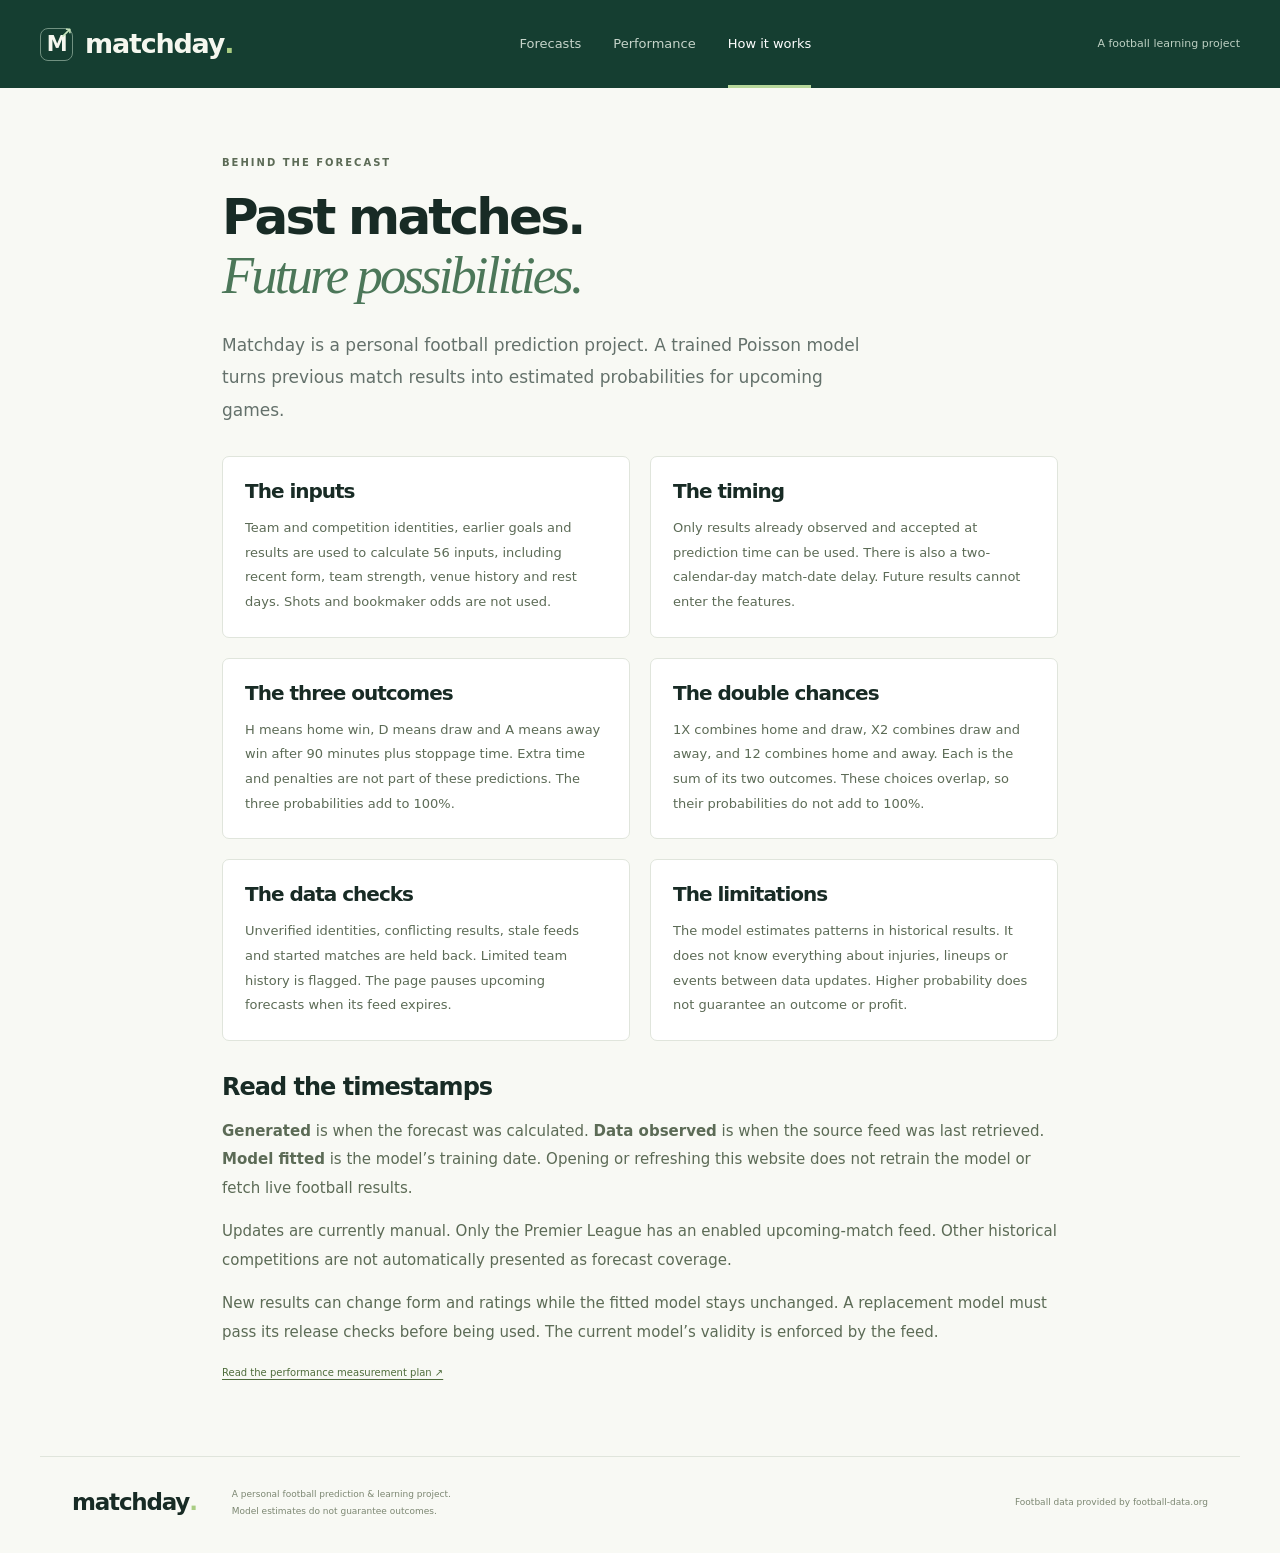
==== method.html @ 60b360ec "Build responsive Matchday forecast website with verified public predictions" ====
<!doctype html><html lang="en"><head><meta charset="utf-8"><meta name="viewport" content="width=device-width,initial-scale=1"><meta name="description" content="How Matchday uses historical match results to estimate football outcomes."><title>How it works — Matchday</title><link rel="icon" href="./assets/icon.svg" type="image/svg+xml"><link rel="stylesheet" href="./assets/styles.css"></head><body><a class="skip-link" href="#main">Skip to content</a><header class="site-header"><div class="header-inner"><a class="brand" href="./"><span class="brand-mark">M<span>↗</span></span>matchday<span class="brand-dot">.</span></a><nav aria-label="Main navigation"><a href="./">Forecasts</a><a href="./performance.html">Performance</a><a href="./method.html" aria-current="page">How it works</a></nav><span class="header-note">A football learning project</span></div></header><main class="article-page wrap" id="main"><p class="eyebrow">BEHIND THE FORECAST</p><h1>Past matches.<br><em>Future possibilities.</em></h1><p class="intro">Matchday is a personal football prediction project. A trained Poisson model turns previous match results into estimated probabilities for upcoming games.</p><div class="method-grid"><section class="method-card"><h2>The inputs</h2><p>Team and competition identities, earlier goals and results are used to calculate 56 inputs, including recent form, team strength, venue history and rest days. Shots and bookmaker odds are not used.</p></section><section class="method-card"><h2>The timing</h2><p>Only results already observed and accepted at prediction time can be used. There is also a two-calendar-day match-date delay. Future results cannot enter the features.</p></section><section class="method-card"><h2>The three outcomes</h2><p>H means home win, D means draw and A means away win after 90 minutes plus stoppage time. Extra time and penalties are not part of these predictions. The three probabilities add to 100%.</p></section><section class="method-card"><h2>The double chances</h2><p>1X combines home and draw, X2 combines draw and away, and 12 combines home and away. Each is the sum of its two outcomes. These choices overlap, so their probabilities do not add to 100%.</p></section><section class="method-card"><h2>The data checks</h2><p>Unverified identities, conflicting results, stale feeds and started matches are held back. Limited team history is flagged. The page pauses upcoming forecasts when its feed expires.</p></section><section class="method-card"><h2>The limitations</h2><p>The model estimates patterns in historical results. It does not know everything about injuries, lineups or events between data updates. Higher probability does not guarantee an outcome or profit.</p></section></div><h2>Read the timestamps</h2><p><strong>Generated</strong> is when the forecast was calculated. <strong>Data observed</strong> is when the source feed was last retrieved. <strong>Model fitted</strong> is the model’s training date. Opening or refreshing this website does not retrain the model or fetch live football results.</p><p>Updates are currently manual. Only the Premier League has an enabled upcoming-match feed. Other historical competitions are not automatically presented as forecast coverage.</p><p>New results can change form and ratings while the fitted model stays unchanged. A replacement model must pass its release checks before being used. The current model’s validity is enforced by the feed.</p><a class="inline-link" href="./performance.html">Read the performance measurement plan ↗</a></main><footer class="site-footer wrap"><a class="brand footer-brand" href="./">matchday<span class="brand-dot">.</span></a><p>A personal football prediction &amp; learning project.<br>Model estimates do not guarantee outcomes.</p><div><p>Football data provided by <a href="https://www.football-data.org/">football-data.org</a></p></div></footer></body></html>
---- assets/styles.css ----
:root{--ink:#182b25;--muted:#64716b;--green:#153e31;--mint:#c6e4bd;--paper:#f8f9f4;--line:#e0e5dc;--home:#246c4d;--draw:#d5bf88;--away:#829cae}*{box-sizing:border-box}body{margin:0;background:var(--paper);color:var(--ink);font:15px/1.55 system-ui,-apple-system,BlinkMacSystemFont,"Segoe UI",sans-serif}a{color:inherit;text-decoration:none}button,input,select{font:inherit}button,a,input,select{touch-action:manipulation}button{cursor:pointer}button:focus-visible,a:focus-visible,input:focus-visible,select:focus-visible,summary:focus-visible{outline:3px solid #82a13f;outline-offset:4px}button{color:inherit}button:disabled{opacity:.55;cursor:wait}[hidden]{display:none!important}.wrap{max-width:1200px;margin:auto;padding-left:32px;padding-right:32px}.site-header{background:var(--green);color:#f5f7ef}.header-inner{max-width:1280px;min-height:88px;padding:0 40px;margin:auto;display:flex;align-items:center;justify-content:space-between;gap:32px}.brand{display:inline-flex;align-items:center;font-size:27px;letter-spacing:-1.2px;font-weight:750}.brand-mark{width:33px;height:33px;border:1px solid #719181;border-radius:8px;margin-right:12px;font-size:21px;display:inline-flex;align-items:center;justify-content:center;position:relative}.brand-mark>span{font-size:15px;color:var(--mint);position:absolute;right:1px;top:-7px}.brand-dot{color:#a9cd83}.site-header nav{display:flex;align-self:stretch;gap:32px}.site-header nav a{font-size:13px;color:#c6d4ca;display:flex;align-items:center;border-bottom:3px solid transparent;padding-top:3px}.site-header nav a[aria-current],.site-header nav a:hover{color:#fff;border-bottom-color:#b7d89b}.header-note{font-size:11px;color:#bdcfc2;white-space:nowrap}.status-dot{display:inline-block;width:6px;height:6px;background:#bfd99d;border-radius:50%;margin-right:8px}.skip-link{position:absolute;top:-80px;background:#fff;padding:12px;z-index:20}.skip-link:focus{top:8px;left:8px}.hero{display:grid;grid-template-columns:1.15fr 1fr;gap:70px;padding-top:65px;padding-bottom:58px;align-items:center}.eyebrow{font-size:10px;letter-spacing:2px;font-weight:750;margin:0 0 18px;color:#4b6558;display:flex;align-items:center;gap:10px}.eyebrow>span{display:block;width:22px;height:1px;background:#839e69}h1{font-size:clamp(40px,4.8vw,64px);letter-spacing:-2.8px;line-height:1.1;font-weight:550;margin:0 0 24px}h1 em,h2 em{font:italic 1.05em Georgia,serif;color:#4c7759}h2{font-size:30px;line-height:1.2;letter-spacing:-1px;font-weight:550;margin:0}.hero-description{font-size:14px;color:var(--muted);line-height:1.85;margin:0 0 24px}.hero-tags{display:flex;gap:8px;flex-wrap:wrap}.hero-tags>span{font-size:10px;border:1px solid #d5dfd0;border-radius:30px;padding:5px 11px;color:#52634f}.pitch-panel{background:#dce8d3;border-radius:4px;padding:20px 24px;color:#496c47;transform:rotate(-2deg);position:relative}.pitch-top,.pitch-bottom{display:flex;justify-content:space-between;font-size:8px;letter-spacing:1.7px;align-items:center}.pitch-star{font-size:22px;line-height:1}.pitch{height:187px;border:1px solid #8da782;position:relative;margin:16px 10px;background:repeating-linear-gradient(90deg,#d0dfc4 0px,#d0dfc4 40px,#d8e4ce 40px,#d8e4ce 80px);overflow:hidden}.pitch-line{position:absolute;width:1px;background:#8da782;height:100%;left:50%}.pitch-circle{position:absolute;border:1px solid #8da782;width:64px;height:64px;top:50%;left:50%;transform:translate(-50%,-50%);border-radius:50%}.pitch-box{position:absolute;width:50px;height:100px;border:1px solid #8da782;top:50%;transform:translateY(-50%)}.pitch-box.left{left:-1px}.pitch-box.right{right:-1px}.player{position:absolute;width:12px;height:12px;background:#29553c;box-shadow:0 0 0 5px #ffffff45;border-radius:50%}.p1{left:16%;top:53%}.p2{left:36%;top:28%}.p3{left:42%;top:70%}.p4{left:61%;top:44%;background:#f9f8e9}.p5{left:74%;top:74%;background:#f9f8e9}.p6{left:84%;top:26%;background:#f9f8e9}.ball{position:absolute;left:55%;top:16%;font-size:28px;transform:rotate(22deg);color:#4c714b}.snapshot-bar{border-top:1px solid var(--line);border-bottom:1px solid var(--line);background:#eef2e9}.snapshot-inner{display:grid;grid-template-columns:1.1fr 1.2fr 1fr 1fr;padding-top:19px;padding-bottom:19px;gap:24px}.snapshot-inner>div{border-right:1px solid #dce3d6;padding-right:16px}.snapshot-inner>div:last-child{border:0}.tiny-label{display:block;color:#73806f;font-size:8px;letter-spacing:1.5px;font-weight:700;margin-bottom:5px}.snapshot-inner strong{font-size:12px;font-weight:600}.info-dot{font-size:9px;border:1px solid #93a08e;border-radius:100%;padding:0 4px;margin-left:4px}.board-section{padding-top:47px;padding-bottom:55px}.section-heading{display:flex;align-items:end;justify-content:space-between;margin-bottom:27px;gap:16px}.section-heading .eyebrow{margin-bottom:10px}.text-button{background:transparent;border:0;font-size:12px;color:#526747;padding:8px}.text-button:hover{text-decoration:underline}.board-toolbar{display:flex;align-items:center;justify-content:space-between;margin:16px 0}.view-tabs{background:#eaf0e4;display:flex;gap:4px;padding:4px;border-radius:6px}.view-tabs button{background:none;border:0;padding:7px 16px;font-size:12px;border-radius:4px;color:#6a7563}.view-tabs button.active{background:#fff;color:#213f2c;box-shadow:0 1px 5px #1937190c}.timezone-label{font-size:10px;color:#6d7667}.timezone-label select{font-size:11px;color:#344332;background:none;border:0;max-width:160px}.filters{display:flex;align-items:end;gap:13px;background:white;padding:18px;border:1px solid var(--line);border-radius:6px}.filters>label{display:grid;gap:6px;flex:1;font-size:10px;color:#727b6d}.filters select,.search-box{background:#f9faf6;border:1px solid #dfe5d8;height:39px;border-radius:4px;min-width:0;width:100%;font-size:12px;color:#394a34}.filters select{padding:0 10px}.filters .search-label{flex:1.5}.search-box{display:flex;align-items:center;padding:0 10px;gap:7px}.search-box>span{font-size:22px;color:#86917e}.search-box input{min-width:0;width:100%;background:none;border:0;outline:0;font-size:12px;padding:8px 0}.search-box:focus-within{outline:2px solid #82a13f}.reset-button{border:0;background:none;color:#617255;height:39px;padding:0 8px;font-size:11px}.board-caption{display:flex;justify-content:space-between;gap:16px;font-size:10px;color:#6e7b67;padding:10px 1px 12px}.board-caption>span{display:flex;align-items:center;gap:6px}.legend-dot{display:inline-block;width:6px;height:6px;border-radius:50%;margin-left:8px}.home-dot{background:var(--home)}.draw-dot{background:var(--draw)}.away-dot{background:var(--away)}.forecast-grid{display:grid;grid-template-columns:1fr 1fr;gap:20px}.match-card{background:#fff;border:1px solid var(--line);border-radius:7px;padding:21px 23px 15px;transition:box-shadow .15s}.match-card:hover{box-shadow:0 5px 25px #14371a0a}.card-top{display:flex;justify-content:space-between;align-items:start;gap:10px;font-size:9px;color:#708069}.league-label{text-transform:uppercase;letter-spacing:1px;font-weight:650}.kickoff{text-align:right;font-size:10px;white-space:nowrap}.kickoff small{display:block;color:#88917e;font-size:9px;margin-top:2px}.teams{display:grid;grid-template-columns:1fr 30px 1fr;gap:8px;align-items:center;margin:22px 0 20px}.team{display:flex;align-items:center;gap:10px;font-weight:600;font-size:16px;letter-spacing:-.3px}.team.away{justify-content:end;text-align:right}.team-badge{display:flex;flex:0 0 32px;height:35px;align-items:center;justify-content:center;background:#e9eee1;color:#526747;clip-path:polygon(8% 0,92% 0,92% 72%,50% 100%,8% 72%);font-size:11px;letter-spacing:0;font-weight:750}.team.away .team-badge{background:#e7edf0;color:#526875}.versus{font-size:10px;color:#a2aa9b;text-align:center}.probability-bar{height:5px;border-radius:4px;overflow:hidden;display:flex;margin-bottom:15px;background:#e9ece4}.probability-bar span:nth-child(1){background:var(--home)}.probability-bar span:nth-child(2){background:var(--draw)}.probability-bar span:nth-child(3){background:var(--away)}.probability-grid{display:grid;grid-template-columns:repeat(3,1fr);gap:8px}.probability{padding:9px 11px 7px;border:1px solid #e7ebe1;border-radius:4px;background:#fbfcf8;display:flex;justify-content:space-between;align-items:center;gap:5px}.probability span{font-size:9px;color:#73816b}.probability strong{font-size:17px;font-weight:650;letter-spacing:-.6px}.probability.best{border-color:#a3ba8e;background:#eff5e9}.probability.best strong{color:#355e35}.dc-heading{display:flex;justify-content:space-between;align-items:center;font-size:8px;letter-spacing:1.1px;margin:17px 0 7px;color:#7b856f}.dc-heading .pick{letter-spacing:0;font-size:9px;color:#4f6941}.double-chances{display:grid;grid-template-columns:repeat(3,1fr);gap:8px}.double-chances>div{display:flex;justify-content:space-between;align-items:center;font-size:11px;padding:6px 10px;border:1px solid #e8ece1;border-radius:4px;color:#6a775e}.double-chances strong{color:#566b48;font-size:12px;font-weight:650}.double-chances>.best{background:#f0f4e9;border-color:#ccd9bc}.card-details{margin-top:15px;border-top:1px solid #edf0e7;padding-top:10px;font-size:9px;color:#818a77}.card-details summary{cursor:pointer;display:flex;justify-content:space-between;gap:8px;list-style:none}.card-details summary::after{content:'+';font-size:12px}.card-details[open] summary::after{content:'−'}.card-details dl{display:grid;grid-template-columns:1fr auto;gap:5px;margin:10px 0}.card-details dd{margin:0;text-align:right;color:#526747}.card-details p{margin:10px 0 0}.limited-tag{display:block;color:#886223;font-size:10px;margin-top:9px}.notice{padding:14px 18px;border:1px solid #dccfa5;background:#fbf6e8;color:#776337;border-radius:5px;font-size:12px;margin:15px 0}.notice.error{border-color:#dfb8a7;background:#fbefeb;color:#8b4a38}.empty-state{text-align:center;border:1px dashed #ccd8c3;border-radius:6px;background:#f0f4ea;padding:45px 20px}.empty-state>span{font-size:30px;color:#91a47c}.empty-state h3{font-weight:550;margin:10px}.empty-state p{color:#718266;font-size:13px}.primary-button{background:var(--green);color:white;border:0;border-radius:4px;padding:10px 18px;font-size:12px}.understand{border-top:1px solid var(--line);padding-top:39px;padding-bottom:42px;display:grid;grid-template-columns:1.2fr 1fr 1fr 1fr;gap:30px}.understand h2{font-size:28px}.understand-heading .eyebrow{font-size:8px;margin-bottom:12px}.inline-link{display:block;font-size:10px;color:#4e6c3b;margin-top:19px}.inline-link span{margin-left:10px}.explain-card{border-left:1px solid var(--line);padding-left:24px;padding-top:8px}.explain-number{font-size:10px;color:#8c9b81}.explain-card h3{font-size:12px;font-weight:600;margin:13px 0 10px}.explain-card p{font-size:11px;line-height:1.8;color:#78816e;max-width:200px}.site-footer{display:flex;align-items:center;gap:35px;border-top:1px solid var(--line);padding-top:28px;padding-bottom:32px}.footer-brand{font-size:23px}.site-footer p,.site-footer>div>a{font-size:9px;color:#7c8772;margin:0;line-height:1.9}.site-footer>div{margin-left:auto;text-align:right}.site-footer a:hover{text-decoration:underline}.article-page{max-width:900px;padding-top:65px;padding-bottom:75px;min-height:65vh}.article-page h1{font-size:50px}.article-page .intro{color:var(--muted);font-size:17px;max-width:650px}.article-page h2{font-size:24px;margin:32px 0 13px}.article-page p{line-height:1.9;color:#5c6b56}.article-page .notice{color:#776337}.method-grid{display:grid;grid-template-columns:1fr 1fr;gap:20px;margin-top:30px}.method-card{background:white;border:1px solid var(--line);border-radius:7px;padding:22px}.method-card h2{margin:0 0 13px;font-size:20px}.method-card p{font-size:13px;margin-bottom:0}.performance-empty{background:#eef3e7;border:1px solid #d8e3cd;border-radius:8px;padding:38px;margin:35px 0}.performance-empty strong{display:block;font-size:45px;color:#426037;line-height:1.3}.performance-empty .tiny-label{font-size:10px}.performance-empty p{font-size:14px;max-width:560px}.metric-list{display:grid;grid-template-columns:repeat(3,1fr);gap:16px}.metric-list>div{padding:18px;border:1px solid var(--line);border-radius:6px}.metric-list strong{font-size:14px;font-weight:550}.metric-list p{font-size:12px;margin-bottom:0}.article-page a:not(.primary-button){text-decoration:underline;text-underline-offset:3px}
@media(min-width:1500px){.wrap{max-width:1280px}.hero{padding-top:76px;padding-bottom:70px}.hero h1{font-size:70px}.pitch{height:210px}}
@media(max-width:950px){.header-note{display:none}.hero{gap:35px}.hero h1{font-size:49px}.hero-description{font-size:13px}.pitch-panel{padding:17px}.pitch{height:160px}.probability{padding:8px}.team{font-size:14px;gap:7px}.team-badge{flex-basis:27px;height:30px}.understand{grid-template-columns:1fr 1fr;gap:30px}.understand-heading{grid-column:1/-1}.understand-heading h2 br{display:none}.understand-heading .inline-link{margin-top:12px}.explain-card:last-child{grid-column:1/-1}.explain-card p{max-width:none}.snapshot-inner{gap:13px}.snapshot-inner strong{font-size:10px}}
@media(max-width:650px){.wrap{padding-left:20px;padding-right:20px}.header-inner{min-height:72px;padding:0 20px;gap:20px}.brand{font-size:23px}.brand-mark{width:27px;height:28px;margin-right:8px;font-size:17px}.site-header nav{gap:16px}.site-header nav a{font-size:10px}.hero{grid-template-columns:1fr;padding-top:37px;padding-bottom:31px;gap:28px}.hero h1{font-size:48px;letter-spacing:-2px}.hero-description{font-size:13px}.hero-tags{margin-top:5px}.pitch-panel{display:none}.snapshot-inner{grid-template-columns:1fr 1fr;gap:17px;padding-top:18px;padding-bottom:18px}.snapshot-inner>div:nth-child(2){border:0}.snapshot-inner strong{font-size:11px}.tiny-label{font-size:7px}.board-section{padding-top:32px;padding-bottom:35px}.section-heading{margin-bottom:22px}h2{font-size:26px}.eyebrow{font-size:8px;letter-spacing:1.5px}.text-button{font-size:10px;padding:5px 0}.board-toolbar{gap:8px;flex-wrap:wrap}.timezone-label{font-size:9px}.timezone-label select{max-width:125px;font-size:10px}.view-tabs button{padding:7px 11px;font-size:11px}.filters{display:grid;grid-template-columns:1fr 1fr;padding:13px;gap:10px}.filters .search-label{grid-column:1/-1}.reset-button{grid-column:1/-1;height:20px;text-align:right}.board-caption{font-size:9px}.forecast-grid{grid-template-columns:1fr;gap:15px}.match-card{padding:19px 18px 14px}.team{font-size:16px}.team-badge{flex-basis:31px;height:34px}.probability strong{font-size:18px}.probability{padding:9px 10px}.understand{grid-template-columns:1fr;padding-top:27px;padding-bottom:28px;gap:20px}.understand-heading,.explain-card:last-child{grid-column:auto}.explain-card{padding:2px 0 2px 16px}.explain-card h3{margin:8px 0}.explain-card p{margin-bottom:0}.site-footer{align-items:start;flex-wrap:wrap;gap:12px;padding-top:23px;padding-bottom:25px}.footer-brand{font-size:22px}.site-footer>p{margin-left:auto;text-align:right}.site-footer>div{margin:2px 0 0;text-align:left;width:100%}.article-page{padding-top:40px}.article-page h1{font-size:39px;letter-spacing:-1.7px}.article-page .intro{font-size:15px}.method-grid,.metric-list{grid-template-columns:1fr}.performance-empty{padding:25px}.article-page h2{font-size:22px}.performance-empty strong{font-size:37px}}
@media(prefers-reduced-motion:reduce){*{scroll-behavior:auto!important;transition:none!important}}

@media(max-width:650px){.brand-mark{display:none}.header-inner{gap:12px}}
@media(max-width:380px){.header-inner{padding:0 16px;gap:8px}.brand{font-size:20px}.site-header nav{gap:10px}.site-header nav a{font-size:9px}}
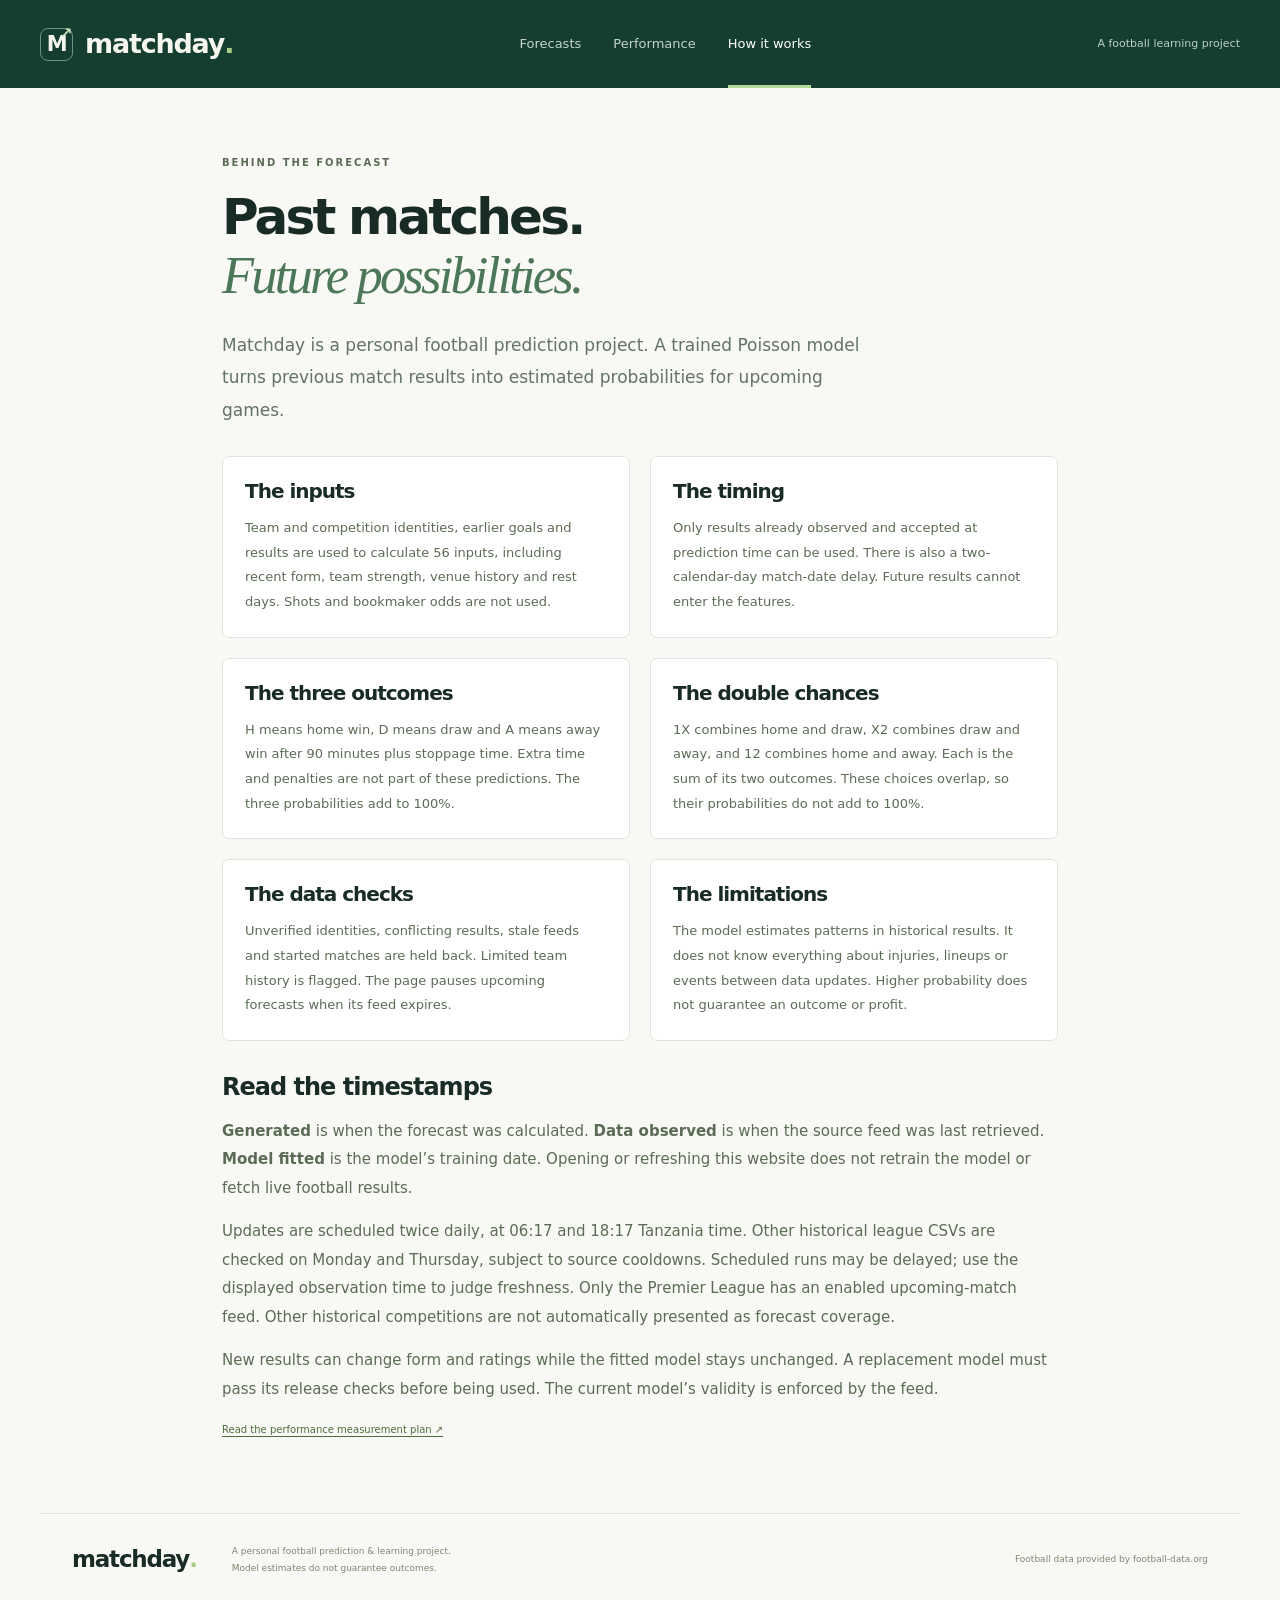
==== commit 0b32f240: "Show scheduled update status from the verified forecast feed" ====
--- a/method.html
+++ b/method.html
@@ -1 +1 @@
-<!doctype html><html lang="en"><head><meta charset="utf-8"><meta name="viewport" content="width=device-width,initial-scale=1"><meta name="description" content="How Matchday uses historical match results to estimate football outcomes."><title>How it works — Matchday</title><link rel="icon" href="./assets/icon.svg" type="image/svg+xml"><link rel="stylesheet" href="./assets/styles.css"></head><body><a class="skip-link" href="#main">Skip to content</a><header class="site-header"><div class="header-inner"><a class="brand" href="./"><span class="brand-mark">M<span>↗</span></span>matchday<span class="brand-dot">.</span></a><nav aria-label="Main navigation"><a href="./">Forecasts</a><a href="./performance.html">Performance</a><a href="./method.html" aria-current="page">How it works</a></nav><span class="header-note">A football learning project</span></div></header><main class="article-page wrap" id="main"><p class="eyebrow">BEHIND THE FORECAST</p><h1>Past matches.<br><em>Future possibilities.</em></h1><p class="intro">Matchday is a personal football prediction project. A trained Poisson model turns previous match results into estimated probabilities for upcoming games.</p><div class="method-grid"><section class="method-card"><h2>The inputs</h2><p>Team and competition identities, earlier goals and results are used to calculate 56 inputs, including recent form, team strength, venue history and rest days. Shots and bookmaker odds are not used.</p></section><section class="method-card"><h2>The timing</h2><p>Only results already observed and accepted at prediction time can be used. There is also a two-calendar-day match-date delay. Future results cannot enter the features.</p></section><section class="method-card"><h2>The three outcomes</h2><p>H means home win, D means draw and A means away win after 90 minutes plus stoppage time. Extra time and penalties are not part of these predictions. The three probabilities add to 100%.</p></section><section class="method-card"><h2>The double chances</h2><p>1X combines home and draw, X2 combines draw and away, and 12 combines home and away. Each is the sum of its two outcomes. These choices overlap, so their probabilities do not add to 100%.</p></section><section class="method-card"><h2>The data checks</h2><p>Unverified identities, conflicting results, stale feeds and started matches are held back. Limited team history is flagged. The page pauses upcoming forecasts when its feed expires.</p></section><section class="method-card"><h2>The limitations</h2><p>The model estimates patterns in historical results. It does not know everything about injuries, lineups or events between data updates. Higher probability does not guarantee an outcome or profit.</p></section></div><h2>Read the timestamps</h2><p><strong>Generated</strong> is when the forecast was calculated. <strong>Data observed</strong> is when the source feed was last retrieved. <strong>Model fitted</strong> is the model’s training date. Opening or refreshing this website does not retrain the model or fetch live football results.</p><p>Updates are currently manual. Only the Premier League has an enabled upcoming-match feed. Other historical competitions are not automatically presented as forecast coverage.</p><p>New results can change form and ratings while the fitted model stays unchanged. A replacement model must pass its release checks before being used. The current model’s validity is enforced by the feed.</p><a class="inline-link" href="./performance.html">Read the performance measurement plan ↗</a></main><footer class="site-footer wrap"><a class="brand footer-brand" href="./">matchday<span class="brand-dot">.</span></a><p>A personal football prediction &amp; learning project.<br>Model estimates do not guarantee outcomes.</p><div><p>Football data provided by <a href="https://www.football-data.org/">football-data.org</a></p></div></footer></body></html>
+<!doctype html><html lang="en"><head><meta charset="utf-8"><meta name="viewport" content="width=device-width,initial-scale=1"><meta name="description" content="How Matchday uses historical match results to estimate football outcomes."><title>How it works — Matchday</title><link rel="icon" href="./assets/icon.svg" type="image/svg+xml"><link rel="stylesheet" href="./assets/styles.css"></head><body><a class="skip-link" href="#main">Skip to content</a><header class="site-header"><div class="header-inner"><a class="brand" href="./"><span class="brand-mark">M<span>↗</span></span>matchday<span class="brand-dot">.</span></a><nav aria-label="Main navigation"><a href="./">Forecasts</a><a href="./performance.html">Performance</a><a href="./method.html" aria-current="page">How it works</a></nav><span class="header-note">A football learning project</span></div></header><main class="article-page wrap" id="main"><p class="eyebrow">BEHIND THE FORECAST</p><h1>Past matches.<br><em>Future possibilities.</em></h1><p class="intro">Matchday is a personal football prediction project. A trained Poisson model turns previous match results into estimated probabilities for upcoming games.</p><div class="method-grid"><section class="method-card"><h2>The inputs</h2><p>Team and competition identities, earlier goals and results are used to calculate 56 inputs, including recent form, team strength, venue history and rest days. Shots and bookmaker odds are not used.</p></section><section class="method-card"><h2>The timing</h2><p>Only results already observed and accepted at prediction time can be used. There is also a two-calendar-day match-date delay. Future results cannot enter the features.</p></section><section class="method-card"><h2>The three outcomes</h2><p>H means home win, D means draw and A means away win after 90 minutes plus stoppage time. Extra time and penalties are not part of these predictions. The three probabilities add to 100%.</p></section><section class="method-card"><h2>The double chances</h2><p>1X combines home and draw, X2 combines draw and away, and 12 combines home and away. Each is the sum of its two outcomes. These choices overlap, so their probabilities do not add to 100%.</p></section><section class="method-card"><h2>The data checks</h2><p>Unverified identities, conflicting results, stale feeds and started matches are held back. Limited team history is flagged. The page pauses upcoming forecasts when its feed expires.</p></section><section class="method-card"><h2>The limitations</h2><p>The model estimates patterns in historical results. It does not know everything about injuries, lineups or events between data updates. Higher probability does not guarantee an outcome or profit.</p></section></div><h2>Read the timestamps</h2><p><strong>Generated</strong> is when the forecast was calculated. <strong>Data observed</strong> is when the source feed was last retrieved. <strong>Model fitted</strong> is the model’s training date. Opening or refreshing this website does not retrain the model or fetch live football results.</p><p>Updates are scheduled twice daily, at 06:17 and 18:17 Tanzania time. Other historical league CSVs are checked on Monday and Thursday, subject to source cooldowns. Scheduled runs may be delayed; use the displayed observation time to judge freshness. Only the Premier League has an enabled upcoming-match feed. Other historical competitions are not automatically presented as forecast coverage.</p><p>New results can change form and ratings while the fitted model stays unchanged. A replacement model must pass its release checks before being used. The current model’s validity is enforced by the feed.</p><a class="inline-link" href="./performance.html">Read the performance measurement plan ↗</a></main><footer class="site-footer wrap"><a class="brand footer-brand" href="./">matchday<span class="brand-dot">.</span></a><p>A personal football prediction &amp; learning project.<br>Model estimates do not guarantee outcomes.</p><div><p>Football data provided by <a href="https://www.football-data.org/">football-data.org</a></p></div></footer></body></html>
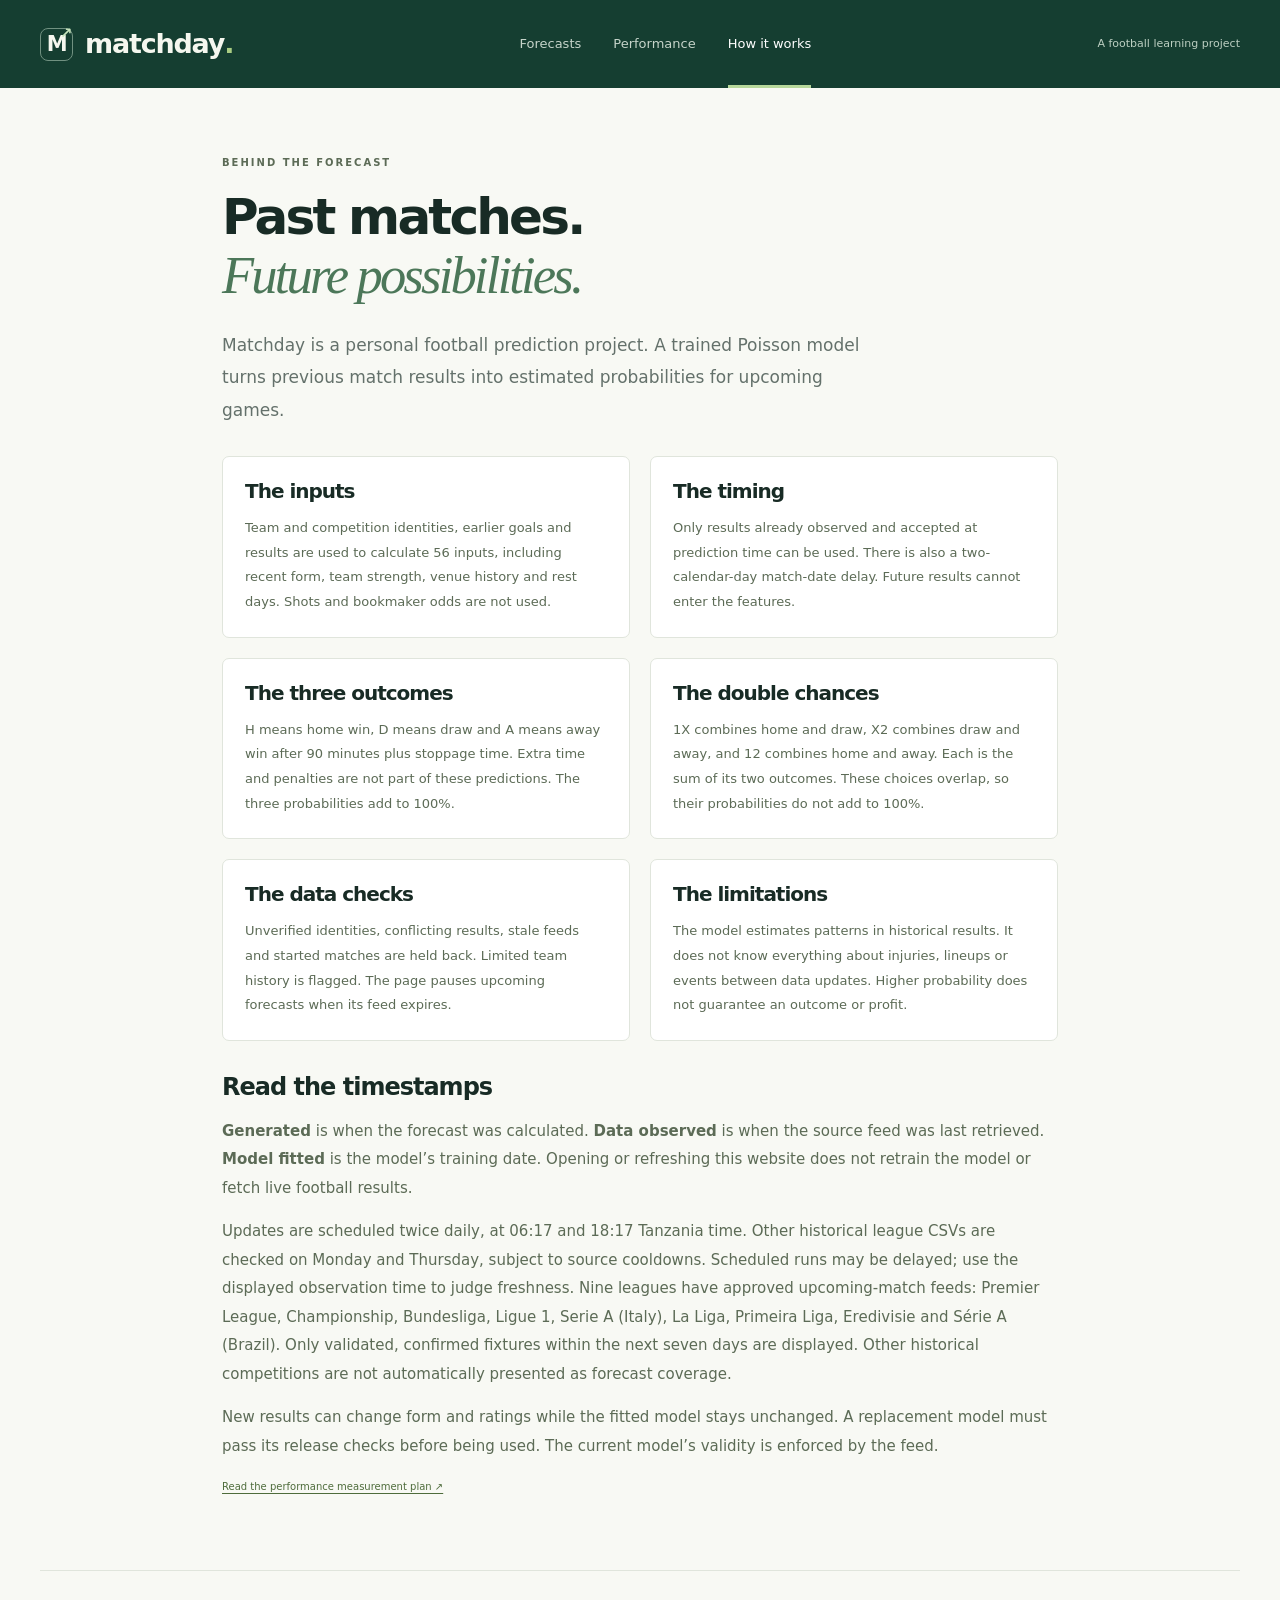
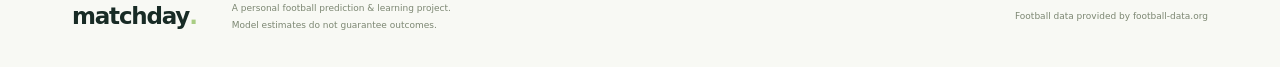
==== commit f0182a7e: "Describe nine-league coverage and show the actual collection mode" ====
--- a/method.html
+++ b/method.html
@@ -1 +1 @@
-<!doctype html><html lang="en"><head><meta charset="utf-8"><meta name="viewport" content="width=device-width,initial-scale=1"><meta name="description" content="How Matchday uses historical match results to estimate football outcomes."><title>How it works — Matchday</title><link rel="icon" href="./assets/icon.svg" type="image/svg+xml"><link rel="stylesheet" href="./assets/styles.css"></head><body><a class="skip-link" href="#main">Skip to content</a><header class="site-header"><div class="header-inner"><a class="brand" href="./"><span class="brand-mark">M<span>↗</span></span>matchday<span class="brand-dot">.</span></a><nav aria-label="Main navigation"><a href="./">Forecasts</a><a href="./performance.html">Performance</a><a href="./method.html" aria-current="page">How it works</a></nav><span class="header-note">A football learning project</span></div></header><main class="article-page wrap" id="main"><p class="eyebrow">BEHIND THE FORECAST</p><h1>Past matches.<br><em>Future possibilities.</em></h1><p class="intro">Matchday is a personal football prediction project. A trained Poisson model turns previous match results into estimated probabilities for upcoming games.</p><div class="method-grid"><section class="method-card"><h2>The inputs</h2><p>Team and competition identities, earlier goals and results are used to calculate 56 inputs, including recent form, team strength, venue history and rest days. Shots and bookmaker odds are not used.</p></section><section class="method-card"><h2>The timing</h2><p>Only results already observed and accepted at prediction time can be used. There is also a two-calendar-day match-date delay. Future results cannot enter the features.</p></section><section class="method-card"><h2>The three outcomes</h2><p>H means home win, D means draw and A means away win after 90 minutes plus stoppage time. Extra time and penalties are not part of these predictions. The three probabilities add to 100%.</p></section><section class="method-card"><h2>The double chances</h2><p>1X combines home and draw, X2 combines draw and away, and 12 combines home and away. Each is the sum of its two outcomes. These choices overlap, so their probabilities do not add to 100%.</p></section><section class="method-card"><h2>The data checks</h2><p>Unverified identities, conflicting results, stale feeds and started matches are held back. Limited team history is flagged. The page pauses upcoming forecasts when its feed expires.</p></section><section class="method-card"><h2>The limitations</h2><p>The model estimates patterns in historical results. It does not know everything about injuries, lineups or events between data updates. Higher probability does not guarantee an outcome or profit.</p></section></div><h2>Read the timestamps</h2><p><strong>Generated</strong> is when the forecast was calculated. <strong>Data observed</strong> is when the source feed was last retrieved. <strong>Model fitted</strong> is the model’s training date. Opening or refreshing this website does not retrain the model or fetch live football results.</p><p>Updates are scheduled twice daily, at 06:17 and 18:17 Tanzania time. Other historical league CSVs are checked on Monday and Thursday, subject to source cooldowns. Scheduled runs may be delayed; use the displayed observation time to judge freshness. Only the Premier League has an enabled upcoming-match feed. Other historical competitions are not automatically presented as forecast coverage.</p><p>New results can change form and ratings while the fitted model stays unchanged. A replacement model must pass its release checks before being used. The current model’s validity is enforced by the feed.</p><a class="inline-link" href="./performance.html">Read the performance measurement plan ↗</a></main><footer class="site-footer wrap"><a class="brand footer-brand" href="./">matchday<span class="brand-dot">.</span></a><p>A personal football prediction &amp; learning project.<br>Model estimates do not guarantee outcomes.</p><div><p>Football data provided by <a href="https://www.football-data.org/">football-data.org</a></p></div></footer></body></html>
+<!doctype html><html lang="en"><head><meta charset="utf-8"><meta name="viewport" content="width=device-width,initial-scale=1"><meta name="description" content="How Matchday uses historical match results to estimate football outcomes."><title>How it works — Matchday</title><link rel="icon" href="./assets/icon.svg" type="image/svg+xml"><link rel="stylesheet" href="./assets/styles.css"></head><body><a class="skip-link" href="#main">Skip to content</a><header class="site-header"><div class="header-inner"><a class="brand" href="./"><span class="brand-mark">M<span>↗</span></span>matchday<span class="brand-dot">.</span></a><nav aria-label="Main navigation"><a href="./">Forecasts</a><a href="./performance.html">Performance</a><a href="./method.html" aria-current="page">How it works</a></nav><span class="header-note">A football learning project</span></div></header><main class="article-page wrap" id="main"><p class="eyebrow">BEHIND THE FORECAST</p><h1>Past matches.<br><em>Future possibilities.</em></h1><p class="intro">Matchday is a personal football prediction project. A trained Poisson model turns previous match results into estimated probabilities for upcoming games.</p><div class="method-grid"><section class="method-card"><h2>The inputs</h2><p>Team and competition identities, earlier goals and results are used to calculate 56 inputs, including recent form, team strength, venue history and rest days. Shots and bookmaker odds are not used.</p></section><section class="method-card"><h2>The timing</h2><p>Only results already observed and accepted at prediction time can be used. There is also a two-calendar-day match-date delay. Future results cannot enter the features.</p></section><section class="method-card"><h2>The three outcomes</h2><p>H means home win, D means draw and A means away win after 90 minutes plus stoppage time. Extra time and penalties are not part of these predictions. The three probabilities add to 100%.</p></section><section class="method-card"><h2>The double chances</h2><p>1X combines home and draw, X2 combines draw and away, and 12 combines home and away. Each is the sum of its two outcomes. These choices overlap, so their probabilities do not add to 100%.</p></section><section class="method-card"><h2>The data checks</h2><p>Unverified identities, conflicting results, stale feeds and started matches are held back. Limited team history is flagged. The page pauses upcoming forecasts when its feed expires.</p></section><section class="method-card"><h2>The limitations</h2><p>The model estimates patterns in historical results. It does not know everything about injuries, lineups or events between data updates. Higher probability does not guarantee an outcome or profit.</p></section></div><h2>Read the timestamps</h2><p><strong>Generated</strong> is when the forecast was calculated. <strong>Data observed</strong> is when the source feed was last retrieved. <strong>Model fitted</strong> is the model’s training date. Opening or refreshing this website does not retrain the model or fetch live football results.</p><p>Updates are scheduled twice daily, at 06:17 and 18:17 Tanzania time. Other historical league CSVs are checked on Monday and Thursday, subject to source cooldowns. Scheduled runs may be delayed; use the displayed observation time to judge freshness. Nine leagues have approved upcoming-match feeds: Premier League, Championship, Bundesliga, Ligue 1, Serie A (Italy), La Liga, Primeira Liga, Eredivisie and Série A (Brazil). Only validated, confirmed fixtures within the next seven days are displayed. Other historical competitions are not automatically presented as forecast coverage.</p><p>New results can change form and ratings while the fitted model stays unchanged. A replacement model must pass its release checks before being used. The current model’s validity is enforced by the feed.</p><a class="inline-link" href="./performance.html">Read the performance measurement plan ↗</a></main><footer class="site-footer wrap"><a class="brand footer-brand" href="./">matchday<span class="brand-dot">.</span></a><p>A personal football prediction &amp; learning project.<br>Model estimates do not guarantee outcomes.</p><div><p>Football data provided by <a href="https://www.football-data.org/">football-data.org</a></p></div></footer></body></html>
--- a/assets/styles.css
+++ b/assets/styles.css
@@ -6,3 +6,5 @@
 
 @media(max-width:650px){.brand-mark{display:none}.header-inner{gap:12px}}
 @media(max-width:380px){.header-inner{padding:0 16px;gap:8px}.brand{font-size:20px}.site-header nav{gap:10px}.site-header nav a{font-size:9px}}
+
+.score-metrics{grid-template-columns:repeat(2,minmax(0,1fr))}.score-value{display:block;font-size:29px;line-height:1.5;color:var(--green)}.score-table-wrap{overflow:auto;max-width:100%;border:1px solid var(--line);border-radius:6px;background:white;margin:18px 0}.score-table{border-collapse:collapse;width:100%;font-size:12px}.score-table th,.score-table td{text-align:left;padding:13px;vertical-align:top;border-bottom:1px solid var(--line);min-width:110px}.score-table th{background:#eef3e7;font-size:11px}.score-table small{display:block;font-size:10px;color:var(--muted);margin-top:5px;overflow-wrap:anywhere;max-width:235px}.score-fingerprint{overflow-wrap:anywhere;font-size:10px}.score-table-wrap:focus-visible{outline:3px solid #82a13f}@media(max-width:650px){.score-metrics{grid-template-columns:1fr}.score-table-wrap{width:100%}}
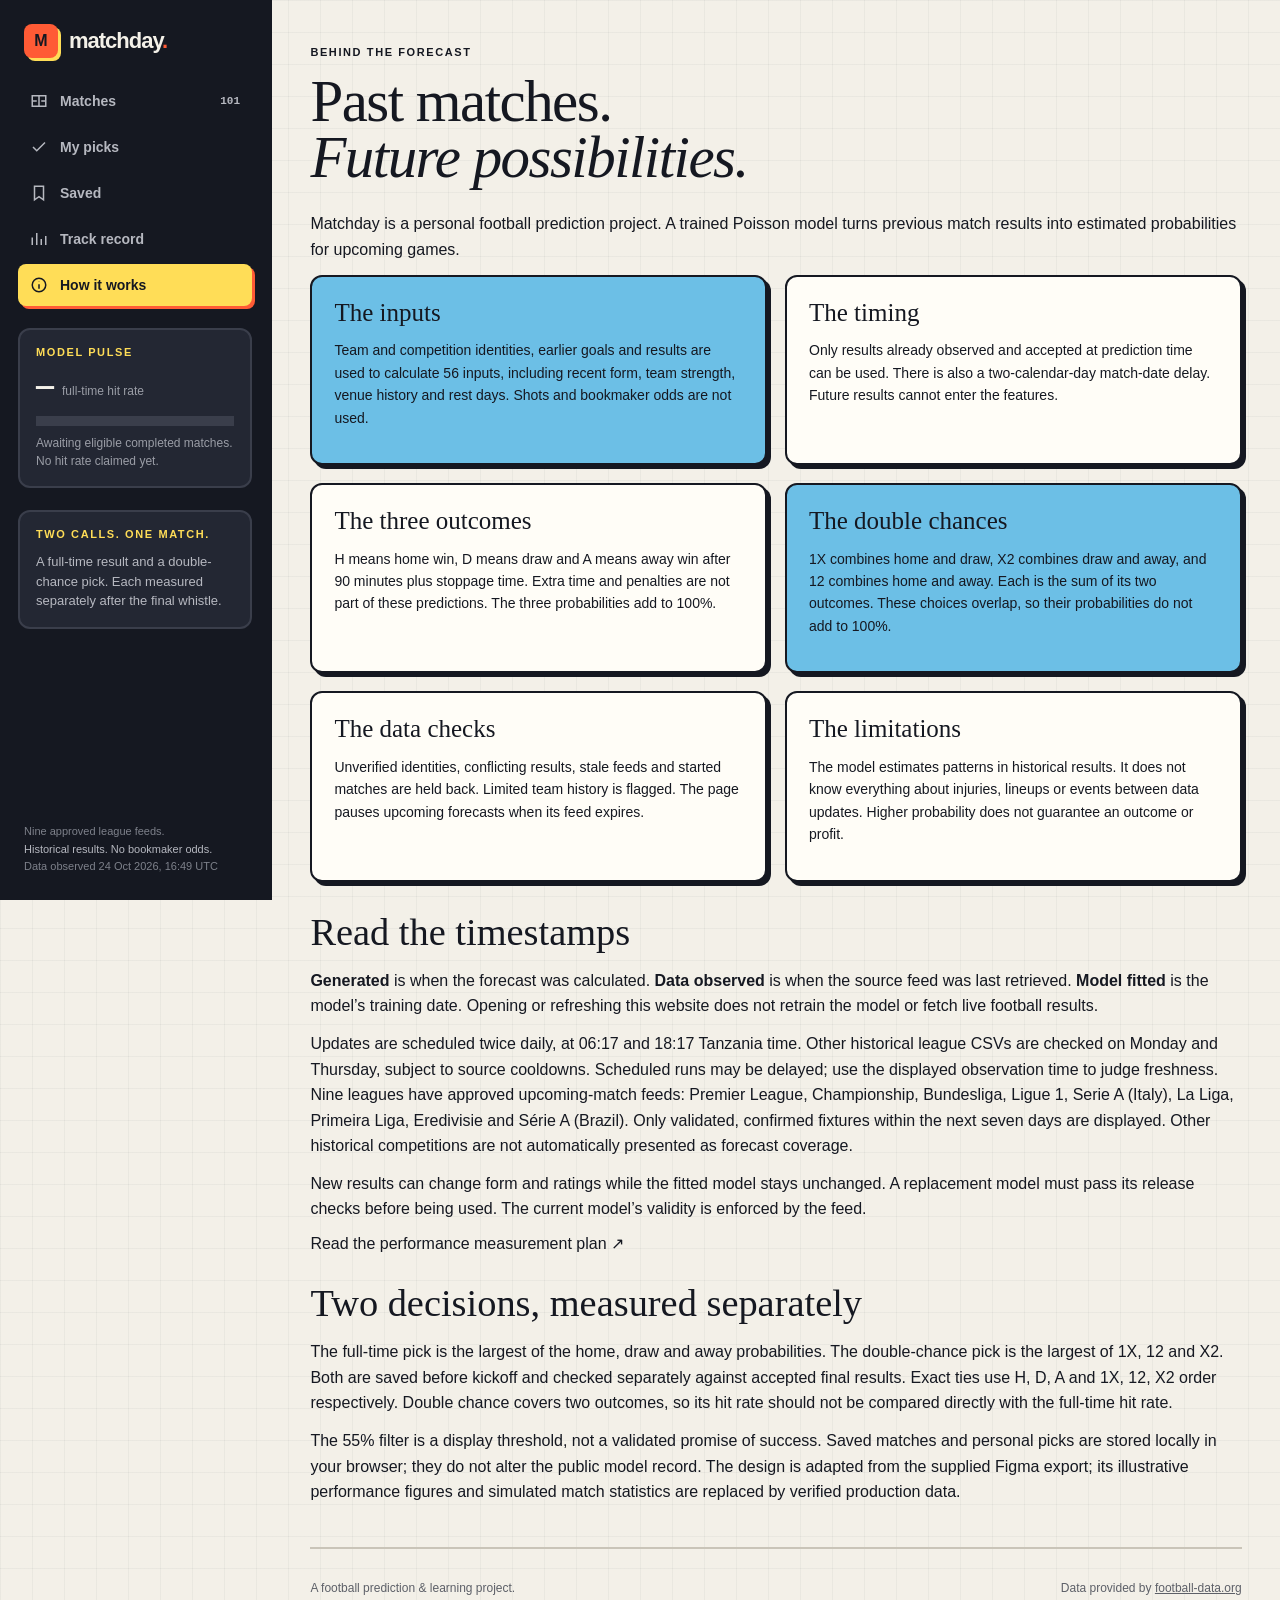
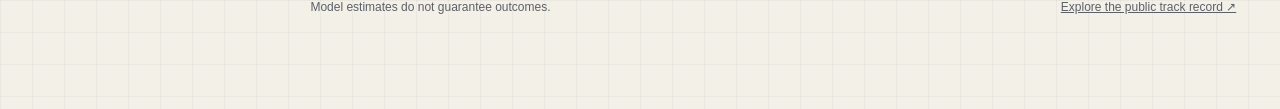
==== commit a19e5e68: "Apply Figma design with separate match picks and verified performance graphs" ====
--- a/method.html
+++ b/method.html
@@ -1 +1,183 @@
-<!doctype html><html lang="en"><head><meta charset="utf-8"><meta name="viewport" content="width=device-width,initial-scale=1"><meta name="description" content="How Matchday uses historical match results to estimate football outcomes."><title>How it works — Matchday</title><link rel="icon" href="./assets/icon.svg" type="image/svg+xml"><link rel="stylesheet" href="./assets/styles.css"></head><body><a class="skip-link" href="#main">Skip to content</a><header class="site-header"><div class="header-inner"><a class="brand" href="./"><span class="brand-mark">M<span>↗</span></span>matchday<span class="brand-dot">.</span></a><nav aria-label="Main navigation"><a href="./">Forecasts</a><a href="./performance.html">Performance</a><a href="./method.html" aria-current="page">How it works</a></nav><span class="header-note">A football learning project</span></div></header><main class="article-page wrap" id="main"><p class="eyebrow">BEHIND THE FORECAST</p><h1>Past matches.<br><em>Future possibilities.</em></h1><p class="intro">Matchday is a personal football prediction project. A trained Poisson model turns previous match results into estimated probabilities for upcoming games.</p><div class="method-grid"><section class="method-card"><h2>The inputs</h2><p>Team and competition identities, earlier goals and results are used to calculate 56 inputs, including recent form, team strength, venue history and rest days. Shots and bookmaker odds are not used.</p></section><section class="method-card"><h2>The timing</h2><p>Only results already observed and accepted at prediction time can be used. There is also a two-calendar-day match-date delay. Future results cannot enter the features.</p></section><section class="method-card"><h2>The three outcomes</h2><p>H means home win, D means draw and A means away win after 90 minutes plus stoppage time. Extra time and penalties are not part of these predictions. The three probabilities add to 100%.</p></section><section class="method-card"><h2>The double chances</h2><p>1X combines home and draw, X2 combines draw and away, and 12 combines home and away. Each is the sum of its two outcomes. These choices overlap, so their probabilities do not add to 100%.</p></section><section class="method-card"><h2>The data checks</h2><p>Unverified identities, conflicting results, stale feeds and started matches are held back. Limited team history is flagged. The page pauses upcoming forecasts when its feed expires.</p></section><section class="method-card"><h2>The limitations</h2><p>The model estimates patterns in historical results. It does not know everything about injuries, lineups or events between data updates. Higher probability does not guarantee an outcome or profit.</p></section></div><h2>Read the timestamps</h2><p><strong>Generated</strong> is when the forecast was calculated. <strong>Data observed</strong> is when the source feed was last retrieved. <strong>Model fitted</strong> is the model’s training date. Opening or refreshing this website does not retrain the model or fetch live football results.</p><p>Updates are scheduled twice daily, at 06:17 and 18:17 Tanzania time. Other historical league CSVs are checked on Monday and Thursday, subject to source cooldowns. Scheduled runs may be delayed; use the displayed observation time to judge freshness. Nine leagues have approved upcoming-match feeds: Premier League, Championship, Bundesliga, Ligue 1, Serie A (Italy), La Liga, Primeira Liga, Eredivisie and Série A (Brazil). Only validated, confirmed fixtures within the next seven days are displayed. Other historical competitions are not automatically presented as forecast coverage.</p><p>New results can change form and ratings while the fitted model stays unchanged. A replacement model must pass its release checks before being used. The current model’s validity is enforced by the feed.</p><a class="inline-link" href="./performance.html">Read the performance measurement plan ↗</a></main><footer class="site-footer wrap"><a class="brand footer-brand" href="./">matchday<span class="brand-dot">.</span></a><p>A personal football prediction &amp; learning project.<br>Model estimates do not guarantee outcomes.</p><div><p>Football data provided by <a href="https://www.football-data.org/">football-data.org</a></p></div></footer></body></html>
+<!doctype html>
+<html lang="en">
+<head>
+<meta charset="utf-8">
+<meta name="viewport" content="width=device-width,initial-scale=1">
+<meta name="referrer" content="strict-origin-when-cross-origin">
+<meta http-equiv="Content-Security-Policy" content="default-src 'self'; script-src 'self'; connect-src 'self'; style-src 'self' 'unsafe-inline' https://fonts.googleapis.com; font-src 'self' https://fonts.gstatic.com; img-src 'self' data:; object-src 'none'; base-uri 'self'; form-action 'none'">
+<meta name="theme-color" content="#151821">
+<meta name="description" content="Matchday football forecasts: full-time and double-chance model picks, verified results and a transparent track record.">
+<title>How it works — Matchday</title>
+<link rel="icon" href="./assets/icon.svg" type="image/svg+xml">
+<link rel="stylesheet" href="./assets/styles.css">
+<script type="module" src="./assets/shell.mjs">
+</script>
+</head>
+<body>
+<a class="skip-link" href="#main">Skip to content</a>
+<div class="shell">
+<aside class="side">
+<a class="brand" href="./">
+<span class="brand-mark">M</span>
+<strong>matchday<i>.</i>
+</strong>
+</a>
+<nav aria-label="Primary">
+<a href="./" data-nav="matches" class="">
+<svg class="icon" viewBox="0 0 24 24" width="18" height="18" fill="none" stroke="currentColor" stroke-width="2" aria-hidden="true">
+<path d="M3 5h18v14H3zM12 5v14M3 12h6M15 12h6"/>
+</svg>
+<span>Matches</span>
+<b data-count="matches">
+</b>
+</a>
+<a href="./?view=picks" data-nav="picks" class="">
+<svg class="icon" viewBox="0 0 24 24" width="18" height="18" fill="none" stroke="currentColor" stroke-width="2" aria-hidden="true">
+<path d="M4 12l5 5L20 6"/>
+</svg>
+<span>My picks</span>
+<b data-count="picks">
+</b>
+</a>
+<a href="./?view=bookmarks" data-nav="saved" class="">
+<svg class="icon" viewBox="0 0 24 24" width="18" height="18" fill="none" stroke="currentColor" stroke-width="2" aria-hidden="true">
+<path d="M6 3h12v18l-6-4-6 4z"/>
+</svg>
+<span>Saved</span>
+<b data-count="saved">
+</b>
+</a>
+<a href="./performance.html" data-nav="record" class="">
+<svg class="icon" viewBox="0 0 24 24" width="18" height="18" fill="none" stroke="currentColor" stroke-width="2" aria-hidden="true">
+<path d="M3 20V10M9 20V4M15 20v-8M21 20V8"/>
+</svg>
+<span>Track record</span>
+<b data-count="record">
+</b>
+</a>
+<a href="./method.html" data-nav="method" class="active" aria-current="page">
+<svg class="icon" viewBox="0 0 24 24" width="18" height="18" fill="none" stroke="currentColor" stroke-width="2" aria-hidden="true">
+<path d="M12 3a9 9 0 100 18 9 9 0 000-18zM12 11v6M12 7.5v.5"/>
+</svg>
+<span>How it works</span>
+<b data-count="method">
+</b>
+</a>
+</nav>
+<section class="pulse">
+<span class="eyebrow">Model pulse</span>
+<div class="pulse-num">
+<b id="pulse-rate">—</b>
+<small>full-time hit rate</small>
+</div>
+<div class="pulse-meter">
+<i id="pulse-meter" style="width:0%">
+</i>
+</div>
+<small class="pulse-note" id="pulse-note">Loading verified results.</small>
+</section>
+<div class="versus-card">
+<span class="eyebrow">Two calls. One match.</span>
+<p>A full-time result and a double-chance pick. Each measured separately after the final whistle.</p>
+</div>
+<p class="side-foot">Nine approved league feeds.<br>
+<a href="./method.html">Historical results. No bookmaker odds.</a>
+<br>
+<span id="sidebar-updated">Saved pre-match forecasts.</span>
+</p>
+</aside>
+<main class="main article-page" id="main">
+<a class="brand mobile-brand" href="./">
+<span class="brand-mark">M</span>
+<strong>matchday<i>.</i>
+</strong>
+</a>
+<p class="eyebrow">BEHIND THE FORECAST</p>
+<header class="topbar">
+<div class="title-block">
+<h1>Past matches.<br>
+<em>Future possibilities.</em>
+</h1>
+</div>
+</header>
+<p class="intro">Matchday is a personal football prediction project. A trained Poisson model turns previous match results into estimated probabilities for upcoming games.</p>
+<div class="method-grid">
+<section class="method-card">
+<h2>The inputs</h2>
+<p>Team and competition identities, earlier goals and results are used to calculate 56 inputs, including recent form, team strength, venue history and rest days. Shots and bookmaker odds are not used.</p>
+</section>
+<section class="method-card">
+<h2>The timing</h2>
+<p>Only results already observed and accepted at prediction time can be used. There is also a two-calendar-day match-date delay. Future results cannot enter the features.</p>
+</section>
+<section class="method-card">
+<h2>The three outcomes</h2>
+<p>H means home win, D means draw and A means away win after 90 minutes plus stoppage time. Extra time and penalties are not part of these predictions. The three probabilities add to 100%.</p>
+</section>
+<section class="method-card">
+<h2>The double chances</h2>
+<p>1X combines home and draw, X2 combines draw and away, and 12 combines home and away. Each is the sum of its two outcomes. These choices overlap, so their probabilities do not add to 100%.</p>
+</section>
+<section class="method-card">
+<h2>The data checks</h2>
+<p>Unverified identities, conflicting results, stale feeds and started matches are held back. Limited team history is flagged. The page pauses upcoming forecasts when its feed expires.</p>
+</section>
+<section class="method-card">
+<h2>The limitations</h2>
+<p>The model estimates patterns in historical results. It does not know everything about injuries, lineups or events between data updates. Higher probability does not guarantee an outcome or profit.</p>
+</section>
+</div>
+<h2>Read the timestamps</h2>
+<p>
+<strong>Generated</strong> is when the forecast was calculated. <strong>Data observed</strong> is when the source feed was last retrieved. <strong>Model fitted</strong> is the model’s training date. Opening or refreshing this website does not retrain the model or fetch live football results.</p>
+<p>Updates are scheduled twice daily, at 06:17 and 18:17 Tanzania time. Other historical league CSVs are checked on Monday and Thursday, subject to source cooldowns. Scheduled runs may be delayed; use the displayed observation time to judge freshness. Nine leagues have approved upcoming-match feeds: Premier League, Championship, Bundesliga, Ligue 1, Serie A (Italy), La Liga, Primeira Liga, Eredivisie and Série A (Brazil). Only validated, confirmed fixtures within the next seven days are displayed. Other historical competitions are not automatically presented as forecast coverage.</p>
+<p>New results can change form and ratings while the fitted model stays unchanged. A replacement model must pass its release checks before being used. The current model’s validity is enforced by the feed.</p>
+<a class="inline-link" href="./performance.html">Read the performance measurement plan ↗</a>
+<h2>Two decisions, measured separately</h2>
+<p>The full-time pick is the largest of the home, draw and away probabilities. The double-chance pick is the largest of 1X, 12 and X2. Both are saved before kickoff and checked separately against accepted final results. Exact ties use H, D, A and 1X, 12, X2 order respectively. Double chance covers two outcomes, so its hit rate should not be compared directly with the full-time hit rate.</p>
+<p>The 55% filter is a display threshold, not a validated promise of success. Saved matches and personal picks are stored locally in your browser; they do not alter the public model record. The design is adapted from the supplied Figma export; its illustrative performance figures and simulated match statistics are replaced by verified production data.</p>
+<footer class="site-footer">
+<p>A football prediction &amp; learning project.<br>Model estimates do not guarantee outcomes.</p>
+<p>Data provided by <a href="https://www.football-data.org/" rel="noopener">football-data.org</a>
+<br>
+<a href="./performance.html">Explore the public track record ↗</a>
+</p>
+</footer>
+</main>
+</div>
+<nav class="tabbar" aria-label="Mobile navigation">
+<a href="./" data-nav="matches" class="">
+<svg class="icon" viewBox="0 0 24 24" width="18" height="18" fill="none" stroke="currentColor" stroke-width="2" aria-hidden="true">
+<path d="M3 5h18v14H3zM12 5v14M3 12h6M15 12h6"/>
+</svg>
+<span>Matches</span>
+</a>
+<a href="./?view=picks" data-nav="picks" class="">
+<svg class="icon" viewBox="0 0 24 24" width="18" height="18" fill="none" stroke="currentColor" stroke-width="2" aria-hidden="true">
+<path d="M4 12l5 5L20 6"/>
+</svg>
+<span>Picks</span>
+</a>
+<a href="./?view=bookmarks" data-nav="saved" class="">
+<svg class="icon" viewBox="0 0 24 24" width="18" height="18" fill="none" stroke="currentColor" stroke-width="2" aria-hidden="true">
+<path d="M6 3h12v18l-6-4-6 4z"/>
+</svg>
+<span>Saved</span>
+</a>
+<a href="./performance.html" data-nav="record" class="">
+<svg class="icon" viewBox="0 0 24 24" width="18" height="18" fill="none" stroke="currentColor" stroke-width="2" aria-hidden="true">
+<path d="M3 20V10M9 20V4M15 20v-8M21 20V8"/>
+</svg>
+<span>Record</span>
+</a>
+<a href="./method.html" data-nav="method" class="active" aria-current="page">
+<svg class="icon" viewBox="0 0 24 24" width="18" height="18" fill="none" stroke="currentColor" stroke-width="2" aria-hidden="true">
+<path d="M12 3a9 9 0 100 18 9 9 0 000-18zM12 11v6M12 7.5v.5"/>
+</svg>
+<span>Guide</span>
+</a>
+</nav>
+<div class="saved-alert" id="storage-notice" role="status" hidden>
+</div>
+</body>
+</html>
--- a/assets/styles.css
+++ b/assets/styles.css
@@ -1,10 +1,830 @@
-:root{--ink:#182b25;--muted:#64716b;--green:#153e31;--mint:#c6e4bd;--paper:#f8f9f4;--line:#e0e5dc;--home:#246c4d;--draw:#d5bf88;--away:#829cae}*{box-sizing:border-box}body{margin:0;background:var(--paper);color:var(--ink);font:15px/1.55 system-ui,-apple-system,BlinkMacSystemFont,"Segoe UI",sans-serif}a{color:inherit;text-decoration:none}button,input,select{font:inherit}button,a,input,select{touch-action:manipulation}button{cursor:pointer}button:focus-visible,a:focus-visible,input:focus-visible,select:focus-visible,summary:focus-visible{outline:3px solid #82a13f;outline-offset:4px}button{color:inherit}button:disabled{opacity:.55;cursor:wait}[hidden]{display:none!important}.wrap{max-width:1200px;margin:auto;padding-left:32px;padding-right:32px}.site-header{background:var(--green);color:#f5f7ef}.header-inner{max-width:1280px;min-height:88px;padding:0 40px;margin:auto;display:flex;align-items:center;justify-content:space-between;gap:32px}.brand{display:inline-flex;align-items:center;font-size:27px;letter-spacing:-1.2px;font-weight:750}.brand-mark{width:33px;height:33px;border:1px solid #719181;border-radius:8px;margin-right:12px;font-size:21px;display:inline-flex;align-items:center;justify-content:center;position:relative}.brand-mark>span{font-size:15px;color:var(--mint);position:absolute;right:1px;top:-7px}.brand-dot{color:#a9cd83}.site-header nav{display:flex;align-self:stretch;gap:32px}.site-header nav a{font-size:13px;color:#c6d4ca;display:flex;align-items:center;border-bottom:3px solid transparent;padding-top:3px}.site-header nav a[aria-current],.site-header nav a:hover{color:#fff;border-bottom-color:#b7d89b}.header-note{font-size:11px;color:#bdcfc2;white-space:nowrap}.status-dot{display:inline-block;width:6px;height:6px;background:#bfd99d;border-radius:50%;margin-right:8px}.skip-link{position:absolute;top:-80px;background:#fff;padding:12px;z-index:20}.skip-link:focus{top:8px;left:8px}.hero{display:grid;grid-template-columns:1.15fr 1fr;gap:70px;padding-top:65px;padding-bottom:58px;align-items:center}.eyebrow{font-size:10px;letter-spacing:2px;font-weight:750;margin:0 0 18px;color:#4b6558;display:flex;align-items:center;gap:10px}.eyebrow>span{display:block;width:22px;height:1px;background:#839e69}h1{font-size:clamp(40px,4.8vw,64px);letter-spacing:-2.8px;line-height:1.1;font-weight:550;margin:0 0 24px}h1 em,h2 em{font:italic 1.05em Georgia,serif;color:#4c7759}h2{font-size:30px;line-height:1.2;letter-spacing:-1px;font-weight:550;margin:0}.hero-description{font-size:14px;color:var(--muted);line-height:1.85;margin:0 0 24px}.hero-tags{display:flex;gap:8px;flex-wrap:wrap}.hero-tags>span{font-size:10px;border:1px solid #d5dfd0;border-radius:30px;padding:5px 11px;color:#52634f}.pitch-panel{background:#dce8d3;border-radius:4px;padding:20px 24px;color:#496c47;transform:rotate(-2deg);position:relative}.pitch-top,.pitch-bottom{display:flex;justify-content:space-between;font-size:8px;letter-spacing:1.7px;align-items:center}.pitch-star{font-size:22px;line-height:1}.pitch{height:187px;border:1px solid #8da782;position:relative;margin:16px 10px;background:repeating-linear-gradient(90deg,#d0dfc4 0px,#d0dfc4 40px,#d8e4ce 40px,#d8e4ce 80px);overflow:hidden}.pitch-line{position:absolute;width:1px;background:#8da782;height:100%;left:50%}.pitch-circle{position:absolute;border:1px solid #8da782;width:64px;height:64px;top:50%;left:50%;transform:translate(-50%,-50%);border-radius:50%}.pitch-box{position:absolute;width:50px;height:100px;border:1px solid #8da782;top:50%;transform:translateY(-50%)}.pitch-box.left{left:-1px}.pitch-box.right{right:-1px}.player{position:absolute;width:12px;height:12px;background:#29553c;box-shadow:0 0 0 5px #ffffff45;border-radius:50%}.p1{left:16%;top:53%}.p2{left:36%;top:28%}.p3{left:42%;top:70%}.p4{left:61%;top:44%;background:#f9f8e9}.p5{left:74%;top:74%;background:#f9f8e9}.p6{left:84%;top:26%;background:#f9f8e9}.ball{position:absolute;left:55%;top:16%;font-size:28px;transform:rotate(22deg);color:#4c714b}.snapshot-bar{border-top:1px solid var(--line);border-bottom:1px solid var(--line);background:#eef2e9}.snapshot-inner{display:grid;grid-template-columns:1.1fr 1.2fr 1fr 1fr;padding-top:19px;padding-bottom:19px;gap:24px}.snapshot-inner>div{border-right:1px solid #dce3d6;padding-right:16px}.snapshot-inner>div:last-child{border:0}.tiny-label{display:block;color:#73806f;font-size:8px;letter-spacing:1.5px;font-weight:700;margin-bottom:5px}.snapshot-inner strong{font-size:12px;font-weight:600}.info-dot{font-size:9px;border:1px solid #93a08e;border-radius:100%;padding:0 4px;margin-left:4px}.board-section{padding-top:47px;padding-bottom:55px}.section-heading{display:flex;align-items:end;justify-content:space-between;margin-bottom:27px;gap:16px}.section-heading .eyebrow{margin-bottom:10px}.text-button{background:transparent;border:0;font-size:12px;color:#526747;padding:8px}.text-button:hover{text-decoration:underline}.board-toolbar{display:flex;align-items:center;justify-content:space-between;margin:16px 0}.view-tabs{background:#eaf0e4;display:flex;gap:4px;padding:4px;border-radius:6px}.view-tabs button{background:none;border:0;padding:7px 16px;font-size:12px;border-radius:4px;color:#6a7563}.view-tabs button.active{background:#fff;color:#213f2c;box-shadow:0 1px 5px #1937190c}.timezone-label{font-size:10px;color:#6d7667}.timezone-label select{font-size:11px;color:#344332;background:none;border:0;max-width:160px}.filters{display:flex;align-items:end;gap:13px;background:white;padding:18px;border:1px solid var(--line);border-radius:6px}.filters>label{display:grid;gap:6px;flex:1;font-size:10px;color:#727b6d}.filters select,.search-box{background:#f9faf6;border:1px solid #dfe5d8;height:39px;border-radius:4px;min-width:0;width:100%;font-size:12px;color:#394a34}.filters select{padding:0 10px}.filters .search-label{flex:1.5}.search-box{display:flex;align-items:center;padding:0 10px;gap:7px}.search-box>span{font-size:22px;color:#86917e}.search-box input{min-width:0;width:100%;background:none;border:0;outline:0;font-size:12px;padding:8px 0}.search-box:focus-within{outline:2px solid #82a13f}.reset-button{border:0;background:none;color:#617255;height:39px;padding:0 8px;font-size:11px}.board-caption{display:flex;justify-content:space-between;gap:16px;font-size:10px;color:#6e7b67;padding:10px 1px 12px}.board-caption>span{display:flex;align-items:center;gap:6px}.legend-dot{display:inline-block;width:6px;height:6px;border-radius:50%;margin-left:8px}.home-dot{background:var(--home)}.draw-dot{background:var(--draw)}.away-dot{background:var(--away)}.forecast-grid{display:grid;grid-template-columns:1fr 1fr;gap:20px}.match-card{background:#fff;border:1px solid var(--line);border-radius:7px;padding:21px 23px 15px;transition:box-shadow .15s}.match-card:hover{box-shadow:0 5px 25px #14371a0a}.card-top{display:flex;justify-content:space-between;align-items:start;gap:10px;font-size:9px;color:#708069}.league-label{text-transform:uppercase;letter-spacing:1px;font-weight:650}.kickoff{text-align:right;font-size:10px;white-space:nowrap}.kickoff small{display:block;color:#88917e;font-size:9px;margin-top:2px}.teams{display:grid;grid-template-columns:1fr 30px 1fr;gap:8px;align-items:center;margin:22px 0 20px}.team{display:flex;align-items:center;gap:10px;font-weight:600;font-size:16px;letter-spacing:-.3px}.team.away{justify-content:end;text-align:right}.team-badge{display:flex;flex:0 0 32px;height:35px;align-items:center;justify-content:center;background:#e9eee1;color:#526747;clip-path:polygon(8% 0,92% 0,92% 72%,50% 100%,8% 72%);font-size:11px;letter-spacing:0;font-weight:750}.team.away .team-badge{background:#e7edf0;color:#526875}.versus{font-size:10px;color:#a2aa9b;text-align:center}.probability-bar{height:5px;border-radius:4px;overflow:hidden;display:flex;margin-bottom:15px;background:#e9ece4}.probability-bar span:nth-child(1){background:var(--home)}.probability-bar span:nth-child(2){background:var(--draw)}.probability-bar span:nth-child(3){background:var(--away)}.probability-grid{display:grid;grid-template-columns:repeat(3,1fr);gap:8px}.probability{padding:9px 11px 7px;border:1px solid #e7ebe1;border-radius:4px;background:#fbfcf8;display:flex;justify-content:space-between;align-items:center;gap:5px}.probability span{font-size:9px;color:#73816b}.probability strong{font-size:17px;font-weight:650;letter-spacing:-.6px}.probability.best{border-color:#a3ba8e;background:#eff5e9}.probability.best strong{color:#355e35}.dc-heading{display:flex;justify-content:space-between;align-items:center;font-size:8px;letter-spacing:1.1px;margin:17px 0 7px;color:#7b856f}.dc-heading .pick{letter-spacing:0;font-size:9px;color:#4f6941}.double-chances{display:grid;grid-template-columns:repeat(3,1fr);gap:8px}.double-chances>div{display:flex;justify-content:space-between;align-items:center;font-size:11px;padding:6px 10px;border:1px solid #e8ece1;border-radius:4px;color:#6a775e}.double-chances strong{color:#566b48;font-size:12px;font-weight:650}.double-chances>.best{background:#f0f4e9;border-color:#ccd9bc}.card-details{margin-top:15px;border-top:1px solid #edf0e7;padding-top:10px;font-size:9px;color:#818a77}.card-details summary{cursor:pointer;display:flex;justify-content:space-between;gap:8px;list-style:none}.card-details summary::after{content:'+';font-size:12px}.card-details[open] summary::after{content:'−'}.card-details dl{display:grid;grid-template-columns:1fr auto;gap:5px;margin:10px 0}.card-details dd{margin:0;text-align:right;color:#526747}.card-details p{margin:10px 0 0}.limited-tag{display:block;color:#886223;font-size:10px;margin-top:9px}.notice{padding:14px 18px;border:1px solid #dccfa5;background:#fbf6e8;color:#776337;border-radius:5px;font-size:12px;margin:15px 0}.notice.error{border-color:#dfb8a7;background:#fbefeb;color:#8b4a38}.empty-state{text-align:center;border:1px dashed #ccd8c3;border-radius:6px;background:#f0f4ea;padding:45px 20px}.empty-state>span{font-size:30px;color:#91a47c}.empty-state h3{font-weight:550;margin:10px}.empty-state p{color:#718266;font-size:13px}.primary-button{background:var(--green);color:white;border:0;border-radius:4px;padding:10px 18px;font-size:12px}.understand{border-top:1px solid var(--line);padding-top:39px;padding-bottom:42px;display:grid;grid-template-columns:1.2fr 1fr 1fr 1fr;gap:30px}.understand h2{font-size:28px}.understand-heading .eyebrow{font-size:8px;margin-bottom:12px}.inline-link{display:block;font-size:10px;color:#4e6c3b;margin-top:19px}.inline-link span{margin-left:10px}.explain-card{border-left:1px solid var(--line);padding-left:24px;padding-top:8px}.explain-number{font-size:10px;color:#8c9b81}.explain-card h3{font-size:12px;font-weight:600;margin:13px 0 10px}.explain-card p{font-size:11px;line-height:1.8;color:#78816e;max-width:200px}.site-footer{display:flex;align-items:center;gap:35px;border-top:1px solid var(--line);padding-top:28px;padding-bottom:32px}.footer-brand{font-size:23px}.site-footer p,.site-footer>div>a{font-size:9px;color:#7c8772;margin:0;line-height:1.9}.site-footer>div{margin-left:auto;text-align:right}.site-footer a:hover{text-decoration:underline}.article-page{max-width:900px;padding-top:65px;padding-bottom:75px;min-height:65vh}.article-page h1{font-size:50px}.article-page .intro{color:var(--muted);font-size:17px;max-width:650px}.article-page h2{font-size:24px;margin:32px 0 13px}.article-page p{line-height:1.9;color:#5c6b56}.article-page .notice{color:#776337}.method-grid{display:grid;grid-template-columns:1fr 1fr;gap:20px;margin-top:30px}.method-card{background:white;border:1px solid var(--line);border-radius:7px;padding:22px}.method-card h2{margin:0 0 13px;font-size:20px}.method-card p{font-size:13px;margin-bottom:0}.performance-empty{background:#eef3e7;border:1px solid #d8e3cd;border-radius:8px;padding:38px;margin:35px 0}.performance-empty strong{display:block;font-size:45px;color:#426037;line-height:1.3}.performance-empty .tiny-label{font-size:10px}.performance-empty p{font-size:14px;max-width:560px}.metric-list{display:grid;grid-template-columns:repeat(3,1fr);gap:16px}.metric-list>div{padding:18px;border:1px solid var(--line);border-radius:6px}.metric-list strong{font-size:14px;font-weight:550}.metric-list p{font-size:12px;margin-bottom:0}.article-page a:not(.primary-button){text-decoration:underline;text-underline-offset:3px}
-@media(min-width:1500px){.wrap{max-width:1280px}.hero{padding-top:76px;padding-bottom:70px}.hero h1{font-size:70px}.pitch{height:210px}}
-@media(max-width:950px){.header-note{display:none}.hero{gap:35px}.hero h1{font-size:49px}.hero-description{font-size:13px}.pitch-panel{padding:17px}.pitch{height:160px}.probability{padding:8px}.team{font-size:14px;gap:7px}.team-badge{flex-basis:27px;height:30px}.understand{grid-template-columns:1fr 1fr;gap:30px}.understand-heading{grid-column:1/-1}.understand-heading h2 br{display:none}.understand-heading .inline-link{margin-top:12px}.explain-card:last-child{grid-column:1/-1}.explain-card p{max-width:none}.snapshot-inner{gap:13px}.snapshot-inner strong{font-size:10px}}
-@media(max-width:650px){.wrap{padding-left:20px;padding-right:20px}.header-inner{min-height:72px;padding:0 20px;gap:20px}.brand{font-size:23px}.brand-mark{width:27px;height:28px;margin-right:8px;font-size:17px}.site-header nav{gap:16px}.site-header nav a{font-size:10px}.hero{grid-template-columns:1fr;padding-top:37px;padding-bottom:31px;gap:28px}.hero h1{font-size:48px;letter-spacing:-2px}.hero-description{font-size:13px}.hero-tags{margin-top:5px}.pitch-panel{display:none}.snapshot-inner{grid-template-columns:1fr 1fr;gap:17px;padding-top:18px;padding-bottom:18px}.snapshot-inner>div:nth-child(2){border:0}.snapshot-inner strong{font-size:11px}.tiny-label{font-size:7px}.board-section{padding-top:32px;padding-bottom:35px}.section-heading{margin-bottom:22px}h2{font-size:26px}.eyebrow{font-size:8px;letter-spacing:1.5px}.text-button{font-size:10px;padding:5px 0}.board-toolbar{gap:8px;flex-wrap:wrap}.timezone-label{font-size:9px}.timezone-label select{max-width:125px;font-size:10px}.view-tabs button{padding:7px 11px;font-size:11px}.filters{display:grid;grid-template-columns:1fr 1fr;padding:13px;gap:10px}.filters .search-label{grid-column:1/-1}.reset-button{grid-column:1/-1;height:20px;text-align:right}.board-caption{font-size:9px}.forecast-grid{grid-template-columns:1fr;gap:15px}.match-card{padding:19px 18px 14px}.team{font-size:16px}.team-badge{flex-basis:31px;height:34px}.probability strong{font-size:18px}.probability{padding:9px 10px}.understand{grid-template-columns:1fr;padding-top:27px;padding-bottom:28px;gap:20px}.understand-heading,.explain-card:last-child{grid-column:auto}.explain-card{padding:2px 0 2px 16px}.explain-card h3{margin:8px 0}.explain-card p{margin-bottom:0}.site-footer{align-items:start;flex-wrap:wrap;gap:12px;padding-top:23px;padding-bottom:25px}.footer-brand{font-size:22px}.site-footer>p{margin-left:auto;text-align:right}.site-footer>div{margin:2px 0 0;text-align:left;width:100%}.article-page{padding-top:40px}.article-page h1{font-size:39px;letter-spacing:-1.7px}.article-page .intro{font-size:15px}.method-grid,.metric-list{grid-template-columns:1fr}.performance-empty{padding:25px}.article-page h2{font-size:22px}.performance-empty strong{font-size:37px}}
-@media(prefers-reduced-motion:reduce){*{scroll-behavior:auto!important;transition:none!important}}
-
-@media(max-width:650px){.brand-mark{display:none}.header-inner{gap:12px}}
-@media(max-width:380px){.header-inner{padding:0 16px;gap:8px}.brand{font-size:20px}.site-header nav{gap:10px}.site-header nav a{font-size:9px}}
-
-.score-metrics{grid-template-columns:repeat(2,minmax(0,1fr))}.score-value{display:block;font-size:29px;line-height:1.5;color:var(--green)}.score-table-wrap{overflow:auto;max-width:100%;border:1px solid var(--line);border-radius:6px;background:white;margin:18px 0}.score-table{border-collapse:collapse;width:100%;font-size:12px}.score-table th,.score-table td{text-align:left;padding:13px;vertical-align:top;border-bottom:1px solid var(--line);min-width:110px}.score-table th{background:#eef3e7;font-size:11px}.score-table small{display:block;font-size:10px;color:var(--muted);margin-top:5px;overflow-wrap:anywhere;max-width:235px}.score-fingerprint{overflow-wrap:anywhere;font-size:10px}.score-table-wrap:focus-visible{outline:3px solid #82a13f}@media(max-width:650px){.score-metrics{grid-template-columns:1fr}.score-table-wrap{width:100%}}
+@import url('https://fonts.googleapis.com/css2?family=DM+Sans:wght@400;500;600;700;800&family=DM+Serif+Display:ital@0;1&family=JetBrains+Mono:wght@500;700&display=swap');
+
+
+:root {
+  --ink: #151821;
+  --ink-2: #232733;
+  --paper: #f3f0e8;
+  --white: #fffdf7;
+  --line: #c9c4b8;
+  --muted: #5d6068;
+  --orange: #ff5b35;
+  --yellow: #ffdd57;
+  --blue: #6cbfe6;
+  --green: #2f9e62;
+  --ease: cubic-bezier(.16, 1, .3, 1);
+  --mono: "JetBrains Mono", ui-monospace, monospace;
+  --serif: "DM Serif Display", serif;
+  color: var(--ink);
+  font-family: "DM Sans", sans-serif;
+  font-synthesis: none;
+}
+
+
+@layer base {
+  html { scroll-behavior: smooth; }
+
+  body {
+    min-width: 320px; background-color: var(--paper); color: var(--ink);
+    background-image: linear-gradient(rgba(21,24,33,.04) 1px, transparent 1px), linear-gradient(90deg, rgba(21,24,33,.04) 1px, transparent 1px);
+    background-size: 32px 32px;
+  }
+
+  button { cursor: pointer; color: inherit; background: none; border: 0; }
+
+  a { color: inherit; text-decoration: none; }
+
+  ::selection { background: var(--yellow); color: var(--ink); }
+
+  :focus-visible { outline: 3px solid var(--orange); outline-offset: 2px; }
+
+  * { scrollbar-width: none; }
+
+  h1, h2, h3, p, dl, dd, ol { margin: 0; }
+
+}
+
+
+.eyebrow { font-size: 11px; font-weight: 800; letter-spacing: 1.6px; text-transform: uppercase; }
+
+.icon { flex: none; }
+
+.h { background: var(--orange); }
+ .d { background: var(--yellow); }
+ .a { background: var(--blue); }
+
+
+/* ───────── shell ───────── */
+.shell { display: grid; grid-template-columns: 272px minmax(0, 1fr); min-height: 100vh; }
+
+.side {
+  position: sticky; top: 0; height: 100vh; padding: 24px 18px; background: var(--ink); color: #f3f0e8;
+  display: flex; flex-direction: column; gap: 22px; overflow-y: auto; border-right: 2px solid var(--ink);
+}
+
+.brand { display: flex; align-items: center; gap: 11px; padding: 0 6px; }
+
+.brand strong { font-size: 22px; letter-spacing: -1px; }
+
+.brand i { color: var(--orange); font-style: normal; }
+
+.brand-mark { width: 34px; height: 34px; display: grid; place-items: center; background: var(--orange); color: var(--ink); font-weight: 800; border-radius: 8px; box-shadow: 3px 3px 0 var(--yellow); }
+
+
+.side nav { display: flex; flex-direction: column; gap: 4px; }
+
+.side nav button {
+  display: flex; align-items: center; gap: 12px; padding: 12px 12px; border-radius: 8px; font-size: 14px; font-weight: 700; color: #a9abb3; text-align: left;
+  transition: background-color .2s, color .2s, transform .4s var(--ease);
+}
+
+.side nav button:hover { color: #fff; background: var(--ink-2); transform: translateX(3px); }
+
+.side nav button.active { background: var(--yellow); color: var(--ink); box-shadow: 3px 3px 0 var(--orange); }
+
+.side nav button b { margin-left: auto; font: 700 11px var(--mono); background: rgba(255,255,255,.12); padding: 2px 7px; border-radius: 99px; }
+
+.side nav button.active b { background: var(--ink); color: var(--yellow); }
+
+
+.pulse, .versus-card { border: 2px solid #3a3e4b; border-radius: 12px; padding: 16px; background: var(--ink-2); }
+
+.pulse .eyebrow, .versus-card .eyebrow { color: var(--yellow); display: block; margin-bottom: 12px; }
+
+.pulse-num { display: flex; align-items: baseline; gap: 10px; }
+
+.pulse-num b { font: 700 36px var(--mono); letter-spacing: -2px; }
+
+.pulse-num small, .pulse-note { color: #9a9da6; font-size: 12px; }
+
+.pulse-meter { position: relative; height: 10px; background: #3a3e4b; margin: 12px 0 8px; }
+
+.pulse-meter i { position: absolute; inset: 0 auto 0 0; background: var(--orange); transform-origin: left; animation: grow 1.2s .3s var(--ease) both; }
+
+.pulse-meter em { position: absolute; top: -4px; bottom: -4px; width: 2px; background: #fff; }
+
+.versus-card p { color: #b6b8c0; font-size: 13px; line-height: 1.5; }
+
+.vs-num b { font: 700 32px var(--mono); margin-right: 8px; }
+
+.vs-num span { color: #b6b8c0; font-size: 12px; }
+
+.vs-dots { display: flex; flex-wrap: wrap; gap: 5px; margin-top: 10px; }
+
+.vs-dots i { width: 12px; height: 12px; border-radius: 50%; }
+
+.vs-dots .same { background: var(--green); }
+ .vs-dots .diff { background: var(--orange); }
+
+.side-foot { margin-top: auto; color: #7d808a; font-size: 11px; line-height: 1.6; padding: 0 6px; }
+
+
+/* ───────── main ───────── */
+.main { padding: 32px clamp(18px, 3vw, 44px) 80px; max-width: 1380px; width: 100%; }
+
+.topbar { display: flex; justify-content: space-between; align-items: flex-end; gap: 24px; margin-bottom: 26px; flex-wrap: wrap; animation: rise .7s var(--ease) both; }
+
+.topbar .eyebrow { color: var(--orange); margin-bottom: 10px; }
+
+.topbar h1 { font: 400 clamp(40px, 4.6vw, 64px)/.95 var(--serif); letter-spacing: -1.5px; }
+
+.sub { color: var(--muted); font-size: 15px; margin-top: 10px; max-width: 520px; }
+
+.search {
+  display: flex; align-items: center; gap: 10px; width: min(100%, 340px); height: 50px; padding: 0 14px; background: var(--white);
+  border: 2px solid var(--ink); border-radius: 10px; box-shadow: 4px 4px 0 var(--ink); transition: box-shadow .3s var(--ease), transform .3s var(--ease);
+}
+
+.search:focus-within { transform: translate(-2px,-2px); box-shadow: 7px 7px 0 var(--orange); }
+
+.search input { flex: 1; min-width: 0; border: 0; outline: 0; background: transparent; font: inherit; font-size: 14px; }
+
+.search kbd { font: 700 12px var(--mono); border: 2px solid var(--ink); border-radius: 5px; padding: 1px 7px; }
+
+.search button { display: grid; place-items: center; }
+
+
+/* ───────── banker ───────── */
+.banker {
+  display: grid; grid-template-columns: 200px 1fr minmax(240px, 300px); gap: 32px; align-items: center; cursor: pointer;
+  background: var(--ink); color: #fffdf7; border: 2px solid var(--ink); border-radius: 18px; padding: 28px 32px; margin-bottom: 26px;
+  box-shadow: 8px 8px 0 var(--orange); position: relative; overflow: hidden; animation: rise .8s .1s var(--ease) both;
+  transition: transform .5s var(--ease), box-shadow .5s var(--ease);
+}
+
+.banker:hover { transform: translate(-3px,-3px); box-shadow: 11px 11px 0 var(--orange); }
+
+.banker::after { content: ""; position: absolute; right: -60px; top: -60px; width: 220px; height: 220px; border: 2px solid rgba(255,255,255,.08); border-radius: 50%; }
+
+.banker-label .eyebrow { color: var(--yellow); display: block; margin-bottom: 8px; }
+
+.banker-label small { color: #a9abb3; font-size: 13px; line-height: 1.4; }
+
+.banker-teams { display: flex; align-items: center; justify-content: center; gap: clamp(14px, 3vw, 40px); }
+
+.banker-teams > div { display: flex; flex-direction: column; align-items: center; gap: 10px; font-size: 18px; text-transform: uppercase; letter-spacing: -.3px; }
+
+.banker-score { font: 700 clamp(44px, 5vw, 72px) var(--mono); letter-spacing: -4px; color: var(--yellow); }
+
+.banker-right { display: flex; flex-direction: column; gap: 10px; position: relative; z-index: 1; }
+
+.banker-right b { font: 700 52px/1 var(--mono); letter-spacing: -3px; color: var(--orange); }
+
+.banker-right > span { font-weight: 700; font-size: 15px; }
+
+.cta {
+  align-self: flex-start; background: var(--yellow); color: var(--ink); border: 2px solid var(--ink); padding: 12px 18px; font-weight: 800; font-size: 13px;
+  letter-spacing: .5px; text-transform: uppercase; box-shadow: 4px 4px 0 var(--orange); transition: transform .4s var(--ease), box-shadow .4s var(--ease);
+}
+
+.banker .cta { border-color: var(--yellow); }
+
+.cta:hover { transform: translate(-2px,-2px); box-shadow: 6px 6px 0 var(--orange); }
+
+.cta:active { transform: translate(2px,2px); box-shadow: 1px 1px 0 var(--orange); transition-duration: .08s; }
+
+
+/* ───────── controls ───────── */
+.controls { display: flex; flex-direction: column; gap: 14px; margin-bottom: 18px; animation: rise .7s .15s var(--ease) both; }
+
+.days { display: grid; grid-template-columns: repeat(4, 1fr); background: var(--ink); padding: 6px; border-radius: 12px; gap: 4px; }
+
+.days button { display: flex; justify-content: center; align-items: center; gap: 8px; padding: 12px 8px; border-radius: 7px; color: #b6b8c0; font-weight: 700; font-size: 13px; text-transform: uppercase; letter-spacing: .4px; transition: background-color .2s, transform .4s var(--ease); }
+
+.days button:hover { color: #fff; transform: translateY(-2px); }
+
+.days button.active { background: var(--orange); color: var(--ink); }
+
+.days b { font: 700 12px var(--mono); background: rgba(255,255,255,.14); padding: 1px 7px; border-radius: 99px; }
+
+.days .active b { background: var(--ink); color: var(--orange); }
+
+.chips { display: flex; gap: 8px; flex-wrap: wrap; }
+
+.chips button { padding: 9px 15px; border: 2px solid var(--ink); border-radius: 99px; background: var(--white); font-size: 13px; font-weight: 700; transition: background-color .2s, transform .4s var(--ease), box-shadow .4s var(--ease); }
+
+.chips button:hover { transform: translateY(-2px); box-shadow: 0 3px 0 var(--ink); }
+
+.chips button.active { background: var(--yellow); box-shadow: 3px 3px 0 var(--ink); }
+
+.control-row { display: flex; align-items: center; gap: 22px; flex-wrap: wrap; font-size: 13px; font-weight: 700; }
+
+.toggle { display: flex; align-items: center; gap: 10px; cursor: pointer; }
+
+.toggle input { position: absolute; opacity: 0; }
+
+.toggle small { color: var(--muted); font-family: var(--mono); font-weight: 500; }
+
+.switch { width: 44px; height: 26px; border: 2px solid var(--ink); border-radius: 99px; background: var(--white); position: relative; transition: background-color .25s; }
+
+.switch::after { content: ""; position: absolute; top: 3px; left: 3px; width: 16px; height: 16px; border-radius: 50%; background: var(--ink); transition: transform .45s var(--ease); }
+
+.toggle input:checked + .switch { background: var(--orange); }
+
+.toggle input:checked + .switch::after { transform: translateX(18px); }
+
+.toggle input:focus-visible + .switch { outline: 3px solid var(--orange); outline-offset: 2px; }
+
+.sort { display: flex; align-items: center; gap: 10px; }
+
+.sort select { height: 38px; padding: 0 10px; border: 2px solid var(--ink); border-radius: 6px; background: var(--white); font: inherit; font-weight: 600; }
+
+.count { margin-left: auto; font-family: var(--mono); color: var(--muted); }
+
+.legend-row { display: flex; gap: 16px; align-items: center; font-size: 12px; font-weight: 700; margin-bottom: 14px; text-transform: uppercase; letter-spacing: .6px; }
+
+.legend-row i, .legend i { display: inline-block; width: 10px; height: 10px; border-radius: 50%; margin-right: 6px; border: 1px solid var(--ink); }
+
+.hint { margin-left: auto; color: var(--muted); text-transform: none; letter-spacing: 0; font-weight: 500; }
+
+
+/* ───────── cards ───────── */
+.grid { display: grid; grid-template-columns: repeat(auto-fill, minmax(min(100%, 420px), 1fr)); gap: 22px; }
+
+.card {
+  background: var(--white); border: 2px solid var(--ink); border-radius: 14px; box-shadow: 6px 6px 0 var(--ink); overflow: hidden;
+  animation: card-in .7s calc(var(--i) * 55ms) var(--ease) both; transition: transform .5s var(--ease), box-shadow .5s var(--ease);
+}
+
+.card:hover { transform: translate(-3px,-3px); box-shadow: 9px 9px 0 var(--ink); }
+
+.card-head { display: flex; align-items: center; gap: 12px; padding: 8px 8px 8px 18px; background: var(--ink); color: #fff; font-size: 11px; font-weight: 700; letter-spacing: .8px; text-transform: uppercase; }
+
+.when { margin-left: auto; color: var(--yellow); font-family: var(--mono); font-size: 11px; letter-spacing: 0; }
+
+.star { width: 36px; height: 36px; display: grid; place-items: center; border-radius: 8px; color: #8a8d97; transition: color .2s, transform .45s var(--ease); }
+
+.star:hover { color: #fff; transform: scale(1.15) rotate(-8deg); }
+
+.star.on { color: var(--yellow); }
+
+.star.on svg { fill: currentColor; }
+
+.card-body { display: block; width: 100%; text-align: left; padding: 22px 20px 18px; }
+
+.card-body:focus-visible { outline-offset: -6px; }
+
+.teams { display: grid; grid-template-columns: 1fr auto 1fr; gap: 12px; align-items: start; margin-bottom: 20px; }
+
+.team { display: flex; flex-direction: column; align-items: flex-start; gap: 8px; min-width: 0; }
+
+.team.right { align-items: flex-end; text-align: right; }
+
+.team strong { font-size: 17px; text-transform: uppercase; letter-spacing: -.3px; line-height: 1.1; }
+
+.crest { display: grid; place-items: center; border: 2px solid var(--ink); border-radius: 50%; color: var(--ink); font-weight: 800; letter-spacing: -.3px; flex: none; transition: transform .5s var(--ease); }
+
+.card:hover .team:first-child .crest { transform: rotate(-8deg) scale(1.08); }
+
+.card:hover .team.right .crest { transform: rotate(8deg) scale(1.08); }
+
+.score-guess { text-align: center; padding-top: 2px; }
+
+.score-guess small { display: block; font-size: 10px; font-weight: 700; text-transform: uppercase; letter-spacing: 1px; color: var(--muted); margin-bottom: 4px; }
+
+.score-guess b { font: 700 30px var(--mono); letter-spacing: -2px; }
+
+.form-dots { display: inline-flex; gap: 3px; }
+
+.form-dots i { width: 17px; height: 17px; display: grid; place-items: center; font: 700 9px var(--mono); font-style: normal; border-radius: 3px; border: 1.5px solid var(--ink); }
+
+.f-W { background: var(--green); color: #fff; }
+ .f-D { background: var(--yellow); }
+ .f-L { background: var(--orange); }
+
+.prob-bar { display: flex; height: 28px; border: 2px solid var(--ink); overflow: hidden; }
+
+.prob-bar span { display: grid; place-items: center; font: 700 11px var(--mono); transform-origin: left; animation: grow .9s .25s var(--ease) both; color: var(--ink); }
+
+.prob-bar span + span { border-left: 2px solid var(--ink); }
+
+.outcomes { display: grid; grid-template-columns: repeat(3, 1fr); margin-top: 10px; font-size: 11px; font-weight: 700; text-transform: uppercase; letter-spacing: .6px; color: var(--muted); }
+
+.outcomes span:nth-child(2) { text-align: center; }
+ .outcomes span:nth-child(3) { text-align: right; }
+
+.outcomes b { display: block; font: 700 22px var(--mono); letter-spacing: -1px; color: var(--ink); margin-top: 2px; opacity: .55; }
+
+.outcomes .top b { opacity: 1; }
+
+.outcomes .top { color: var(--ink); }
+
+.card-foot { display: flex; justify-content: space-between; align-items: center; gap: 12px; padding: 12px 18px; background: #ebe7dc; border-top: 2px solid var(--ink); }
+
+.verdict { display: flex; flex-direction: column; gap: 6px; align-items: flex-start; }
+
+.verdict-text { font-size: 13px; }
+
+.tag { font-size: 10px; font-weight: 800; text-transform: uppercase; letter-spacing: .8px; padding: 3px 8px; border: 2px solid var(--ink); }
+
+.tag.strong { background: var(--ink); color: var(--yellow); }
+ .tag.lean { background: var(--yellow); }
+ .tag.open { background: var(--blue); }
+
+.mine { display: flex; flex-direction: column; align-items: flex-end; gap: 5px; }
+
+.mine small, .drawer-foot small { font-size: 10px; font-weight: 700; text-transform: uppercase; letter-spacing: .8px; color: var(--muted); }
+
+.pick-buttons { display: flex; }
+
+.pick-buttons button { width: 42px; height: 38px; border: 2px solid var(--ink); background: var(--white); font: 700 14px var(--mono); position: relative; transition: background-color .2s, transform .35s var(--ease); }
+
+.pick-buttons button + button { margin-left: -2px; }
+
+.pick-buttons button:hover { background: var(--yellow); transform: translateY(-2px); z-index: 1; }
+
+.pick-buttons button:active { transform: translateY(1px); }
+
+.pick-buttons button.on { background: var(--ink); color: var(--yellow); }
+
+.pick-buttons button.model::after { content: ""; position: absolute; top: 3px; right: 3px; width: 6px; height: 6px; border-radius: 50%; background: var(--orange); }
+
+
+.empty { grid-column: 1 / -1; border: 2px dashed var(--ink); border-radius: 14px; padding: 64px 24px; text-align: center; background: rgba(255,253,247,.6); display: flex; flex-direction: column; align-items: center; gap: 10px; }
+
+.empty strong { font: 400 30px var(--serif); }
+
+.empty p { color: var(--muted); margin-bottom: 8px; }
+
+
+/* ───────── drawer ───────── */
+.drawer-wrap { position: fixed; inset: 0; z-index: 60; }
+
+.scrim { position: absolute; inset: 0; background: rgba(21,24,33,.55); animation: fade .3s both; }
+
+.drawer {
+  position: absolute; top: 0; right: 0; bottom: 0; width: min(100%, 560px); background: var(--paper); border-left: 2px solid var(--ink);
+  display: flex; flex-direction: column; animation: slide .55s var(--ease) both;
+}
+
+.drawer-head { display: flex; justify-content: space-between; align-items: center; padding: 12px 12px 12px 22px; background: var(--ink); color: #fff; font-size: 12px; font-weight: 700; text-transform: uppercase; letter-spacing: .8px; }
+
+.icon-btn { width: 40px; height: 40px; display: grid; place-items: center; border-radius: 8px; transition: background-color .2s, transform .4s var(--ease); }
+
+.icon-btn:hover { background: var(--orange); color: var(--ink); transform: rotate(90deg); }
+
+.drawer-scroll { flex: 1; overflow-y: auto; padding: 28px 22px 32px; display: flex; flex-direction: column; gap: 30px; }
+
+.d-teams { display: grid; grid-template-columns: 1fr auto 1fr; align-items: center; text-align: center; gap: 8px; }
+
+.d-teams > div { display: flex; flex-direction: column; align-items: center; gap: 10px; font-size: 19px; text-transform: uppercase; letter-spacing: -.4px; }
+
+.d-score { font: 700 clamp(48px, 9vw, 68px) var(--mono); letter-spacing: -5px; }
+
+.d-score i { font-style: normal; color: var(--orange); }
+
+.d-caption { text-align: center; color: var(--muted); font-size: 13px; margin-top: -18px; }
+
+.drawer section h3 { font: 800 11px var(--mono); text-transform: uppercase; letter-spacing: 1.4px; margin-bottom: 14px; padding-bottom: 8px; border-bottom: 2px solid var(--ink); }
+
+.legend { display: flex; gap: 16px; flex-wrap: wrap; margin-top: 12px; font-size: 12px; font-weight: 600; }
+
+.verdict-box { display: flex; align-items: center; gap: 12px; margin-top: 16px; padding: 14px; background: var(--white); border: 2px solid var(--ink); box-shadow: 4px 4px 0 var(--ink); }
+
+.verdict-box p { font-size: 14px; line-height: 1.5; }
+
+.why { padding-left: 0; list-style: none; counter-reset: why; display: flex; flex-direction: column; gap: 12px; }
+
+.why li { counter-increment: why; display: grid; grid-template-columns: 30px 1fr; font-size: 14px; line-height: 1.5; }
+
+.why li::before { content: counter(why); width: 24px; height: 24px; display: grid; place-items: center; background: var(--yellow); border: 2px solid var(--ink); font: 700 12px var(--mono); }
+
+.scorelines { display: flex; flex-direction: column; gap: 8px; }
+
+.scorelines div { display: grid; grid-template-columns: 48px 1fr 52px; align-items: center; gap: 12px; }
+
+.scorelines b { font: 700 15px var(--mono); }
+
+.scorelines span { height: 16px; background: #e4dfd2; border: 2px solid var(--ink); }
+
+.scorelines i { display: block; height: 100%; background: var(--orange); transform-origin: left; animation: grow .8s .2s var(--ease) both; }
+
+.scorelines em { font: 500 12px var(--mono); text-align: right; font-style: normal; }
+
+.markets { display: grid; grid-template-columns: repeat(3, 1fr); gap: 8px; }
+
+.markets div { padding: 12px; background: var(--white); border: 2px solid var(--ink); display: flex; flex-direction: column; gap: 4px; }
+
+.markets b { font: 700 22px var(--mono); letter-spacing: -1px; }
+
+.markets span { font-size: 11px; font-weight: 600; color: var(--muted); line-height: 1.3; }
+
+.split { margin-bottom: 18px; }
+
+.split-top { display: flex; justify-content: space-between; align-items: baseline; }
+
+.split-top b { font: 700 20px var(--mono); }
+
+.split-top span { font-size: 11px; font-weight: 700; text-transform: uppercase; letter-spacing: .8px; color: var(--muted); }
+
+.split-bar { display: flex; height: 12px; border: 2px solid var(--ink); margin: 6px 0; }
+
+.split-bar span:first-child { background: var(--orange); border-right: 2px solid var(--ink); }
+
+.split-bar span:last-child { background: var(--blue); }
+
+.split-bottom { display: flex; justify-content: space-between; font-size: 12px; font-weight: 600; }
+
+.form-rows { display: flex; flex-direction: column; gap: 10px; margin-top: 4px; }
+
+.form-rows > div { display: flex; justify-content: space-between; align-items: center; font-size: 14px; font-weight: 700; }
+
+.form-rows .form-dots i { width: 24px; height: 24px; font-size: 11px; }
+
+.drawer-foot { display: flex; justify-content: space-between; align-items: flex-end; gap: 12px; padding: 14px 22px; border-top: 2px solid var(--ink); background: var(--white); }
+
+.drawer-foot > div { display: flex; flex-direction: column; gap: 6px; }
+
+.save-btn { display: flex; align-items: center; gap: 8px; height: 42px; padding: 0 16px; border: 2px solid var(--ink); font-weight: 800; font-size: 13px; text-transform: uppercase; box-shadow: 3px 3px 0 var(--ink); transition: transform .4s var(--ease), box-shadow .4s var(--ease), background-color .2s; }
+
+.save-btn:hover { transform: translate(-2px,-2px); box-shadow: 5px 5px 0 var(--ink); }
+
+.save-btn.on { background: var(--yellow); }
+
+.save-btn.on svg { fill: currentColor; }
+
+
+/* ───────── record + method ───────── */
+.record, .method-view { display: flex; flex-direction: column; gap: 24px; animation: rise .7s var(--ease) both; }
+
+.kpis { display: grid; grid-template-columns: repeat(3, 1fr); gap: 18px; }
+
+.kpi { padding: 22px; border: 2px solid var(--ink); border-radius: 14px; box-shadow: 6px 6px 0 var(--ink); display: flex; flex-direction: column; gap: 6px; }
+
+.kpi.a { background: var(--yellow); }
+ .kpi.b { background: var(--blue); }
+ .kpi.c { background: var(--white); }
+
+.kpi span { font-size: 11px; font-weight: 800; text-transform: uppercase; letter-spacing: 1.2px; }
+
+.kpi b { font: 700 54px/1 var(--mono); letter-spacing: -4px; }
+
+.kpi small { font-size: 13px; }
+
+.panel { background: var(--white); border: 2px solid var(--ink); border-radius: 14px; padding: 24px; box-shadow: 6px 6px 0 var(--ink); }
+
+.panel h3 { font: 400 28px var(--serif); margin-bottom: 14px; }
+
+.panel-note { color: var(--muted); font-size: 14px; max-width: 560px; margin: -4px 0 20px; line-height: 1.5; }
+
+.chart { width: 100%; height: auto; max-height: 280px; overflow: visible; }
+
+.chart text { font: 500 11px var(--mono); fill: var(--muted); }
+
+.chart .grid { stroke: #e0dccf; stroke-width: 1; }
+
+.chart .base { stroke: var(--orange); stroke-width: 2; stroke-dasharray: 6 5; }
+
+.chart .base-label { fill: var(--orange); font-weight: 700; }
+
+.chart .area { fill: rgba(255,221,87,.5); }
+
+.chart .line { fill: none; stroke: var(--ink); stroke-width: 3; stroke-linejoin: round; stroke-dasharray: 1400; animation: draw 1.8s .2s var(--ease) both; }
+
+.chart .dot { fill: var(--white); stroke: var(--ink); stroke-width: 2; }
+
+.chart .dot.last { fill: var(--orange); }
+
+.calib { display: flex; flex-direction: column; gap: 18px; }
+
+.calib > div { display: grid; grid-template-columns: 110px 1fr; align-items: center; gap: 16px; }
+
+.band { font: 700 14px var(--mono); }
+ .band small { display: block; font: 500 11px "DM Sans"; color: var(--muted); }
+
+.pair { display: flex; flex-direction: column; gap: 6px; }
+
+.pair > div { position: relative; height: 22px; background: #e8e3d6; }
+
+.pair i { position: absolute; inset: 0 auto 0 0; transform-origin: left; animation: grow .9s .2s var(--ease) both; }
+
+.pair .said { background: var(--blue); }
+ .pair .did { background: var(--orange); }
+
+.pair em { position: absolute; left: 8px; top: 50%; transform: translateY(-50%); font: 700 11px var(--mono); font-style: normal; }
+
+.settled { display: grid; grid-template-columns: repeat(auto-fill, minmax(min(100%, 380px), 1fr)); gap: 10px; }
+
+.settled > div { display: grid; grid-template-columns: auto 1fr auto auto; align-items: center; gap: 12px; padding: 10px 12px; border: 2px solid var(--ink); }
+
+.s-teams { font-size: 14px; }
+ .s-teams small { display: block; color: var(--muted); font-size: 11px; margin-top: 2px; }
+
+.s-score { font: 700 16px var(--mono); }
+
+.s-flag { font-size: 11px; font-weight: 800; text-transform: uppercase; padding: 3px 8px; border: 2px solid var(--ink); min-width: 48px; text-align: center; }
+
+.hit .s-flag { background: var(--green); color: #fff; }
+ .miss .s-flag { background: var(--orange); }
+
+.method-hero { background: var(--ink); color: #fffdf7; padding: clamp(28px, 5vw, 56px); border-radius: 18px; box-shadow: 8px 8px 0 var(--blue); }
+
+.method-hero h2 { font: 400 clamp(44px, 6vw, 80px)/.95 var(--serif); margin-bottom: 18px; }
+
+.method-hero em { color: var(--orange); }
+
+.method-hero p { color: #b6b8c0; max-width: 520px; line-height: 1.6; }
+
+.steps { display: grid; grid-template-columns: repeat(auto-fit, minmax(220px, 1fr)); gap: 18px; }
+
+.steps > div { background: var(--blue); border: 2px solid var(--ink); border-radius: 14px; padding: 22px; box-shadow: 5px 5px 0 var(--ink); }
+
+.steps b { display: block; font: 400 38px var(--serif); margin-bottom: 18px; }
+
+.steps strong { display: block; text-transform: uppercase; font-size: 14px; margin-bottom: 10px; }
+
+.steps p { font-size: 13px; line-height: 1.6; color: #25303a; }
+
+.terms { display: grid; grid-template-columns: repeat(auto-fit, minmax(240px, 1fr)); gap: 14px 28px; }
+
+.terms dt { font: 700 13px var(--mono); margin-bottom: 4px; }
+ .terms dd { font-size: 14px; color: var(--muted); line-height: 1.5; }
+
+.disclaimer { color: var(--muted); font-size: 12px; }
+
+
+/* ───────── mobile tab bar ───────── */
+.tabbar { display: none; }
+
+
+@media (max-width: 1100px) {
+  .banker { grid-template-columns: 1fr; gap: 20px; }
+
+  .banker-right { flex-direction: row; flex-wrap: wrap; align-items: center; }
+
+  .banker-right .prob-bar { flex: 1 1 100%; }
+
+  .kpis { grid-template-columns: 1fr; }
+
+}
+
+@media (max-width: 900px) {
+  .shell { display: block; }
+
+  .side { display: none; }
+
+  .main { padding-bottom: 110px; padding-top: 24px; }
+
+  .tabbar {
+    display: grid; grid-template-columns: repeat(5, 1fr); position: fixed; z-index: 50; left: 10px; right: 10px; bottom: 10px;
+    background: var(--ink); border: 2px solid var(--ink); border-radius: 16px; padding: 6px; box-shadow: 0 8px 24px rgba(21,24,33,.35);
+  }
+
+  .tabbar button { display: flex; flex-direction: column; align-items: center; gap: 4px; padding: 8px 2px; border-radius: 10px; color: #a9abb3; font-size: 10px; font-weight: 700; transition: background-color .2s, transform .4s var(--ease); }
+
+  .tabbar button.active { background: var(--yellow); color: var(--ink); }
+
+  .tabbar button:active { transform: scale(.94); }
+
+  .search { width: 100%; }
+
+  .hint { display: none; }
+
+}
+
+@media (max-width: 560px) {
+  .days { grid-template-columns: repeat(2, 1fr); }
+
+  .banker { padding: 22px 18px; }
+
+  .banker-teams > div { font-size: 14px; }
+
+  .teams { gap: 6px; }
+
+  .team strong { font-size: 14px; }
+
+  .score-guess b { font-size: 24px; }
+
+  .form-dots i { width: 15px; height: 15px; }
+
+  .markets { grid-template-columns: repeat(2, 1fr); }
+
+  .card-foot { flex-wrap: wrap; }
+
+  .count { margin-left: 0; }
+
+  .calib > div { grid-template-columns: 1fr; gap: 6px; }
+
+  .settled > div { grid-template-columns: auto 1fr auto; }
+
+  .s-flag { display: none; }
+
+}
+
+
+/* ───────── motion ───────── */
+@keyframes rise { from { opacity: 0; transform: translateY(26px); }
+ to { opacity: 1; transform: none; }
+ }
+
+@keyframes card-in { from { opacity: 0; transform: translateY(36px) scale(.97); }
+ to { opacity: 1; transform: none; }
+ }
+
+@keyframes grow { from { transform: scaleX(0); }
+ to { transform: scaleX(1); }
+ }
+
+@keyframes slide { from { transform: translateX(100%); }
+ to { transform: none; }
+ }
+
+@keyframes fade { from { opacity: 0; }
+ to { opacity: 1; }
+ }
+
+@keyframes draw { from { stroke-dashoffset: 1400; }
+ to { stroke-dashoffset: 0; }
+ }
+
+
+@media (prefers-reduced-motion: reduce) {
+  html { scroll-behavior: auto; }
+
+  *, *::before, *::after { animation-duration: .01ms !important; animation-delay: 0s !important; transition-duration: .01ms !important; }
+
+}
+
+
+/* Production layout and accessible controls. */
+*{box-sizing:border-box}
+body{margin:0}
+button,input,select{font:inherit}
+button:disabled{cursor:default;opacity:.55}
+a{text-decoration:none;color:inherit}
+[hidden]{display:none!important}
+button{border:0;background:none;cursor:pointer;color:inherit}
+a:focus-visible,button:focus-visible,summary:focus-visible,select:focus-visible,input:focus-visible{outline:3px solid #ce390f;outline-offset:3px}
+.skip-link{position:fixed;left:12px;top:-80px;z-index:200;background:var(--yellow);padding:12px}
+.skip-link:focus{top:12px}
+.side nav a{display:flex;align-items:center;gap:12px;padding:12px;border-radius:8px;color:#b6b8c0;font-weight:700;font-size:14px;transition:transform .25s,background .25s}
+.side nav a:hover{transform:translateX(3px);background:var(--ink-2);color:white}
+.side nav a.active{background:var(--yellow);color:var(--ink);box-shadow:3px 3px 0 var(--orange)}
+.side nav b{margin-left:auto;font:700 11px var(--mono)}
+.tabbar a{display:flex;flex-direction:column;align-items:center;gap:4px;padding:8px 2px;border-radius:10px;color:#b6b8c0;font-size:10px;font-weight:700}
+.tabbar a.active{background:var(--yellow);color:var(--ink)}
+.main{min-width:0}
+.main h2{font:400 clamp(28px,3vw,40px)/1.15 var(--serif)}
+.main h3{margin:0}
+.main p{line-height:1.6}
+.main section+section{margin-top:24px}
+.notice{padding:14px 18px;border:2px solid var(--ink);background:var(--white);border-radius:10px;font-size:13px;margin-bottom:20px}
+.notice.error{border-color:#a1260e;background:#fff0e8}
+.snapshot-inner{display:grid;grid-template-columns:repeat(4,minmax(0,1fr));gap:16px;padding:16px 0;margin:16px 0 24px;border-block:2px solid var(--line)}
+.tiny-label{display:block;font:700 10px var(--mono);letter-spacing:1px;color:var(--muted);margin-bottom:5px}
+.snapshot-inner strong{font-size:12px;overflow-wrap:anywhere}
+.top-actions{display:flex;align-items:center;gap:12px;flex-wrap:wrap}
+.text-button,.reset-button{border-bottom:2px solid var(--ink);padding:8px 0;font-size:12px;font-weight:700}
+.filter-row{display:flex;gap:12px;flex-wrap:wrap;align-items:end}
+.filter-row label{display:flex;flex-direction:column;gap:6px;font-size:12px;font-weight:700}
+.filter-row select{max-width:100%;height:40px;border:2px solid var(--ink);border-radius:7px;background:var(--white);padding:0 9px}
+.filter-row .search{margin-left:auto}
+.view-tabs{display:flex;flex-wrap:wrap;gap:5px;margin-bottom:14px}
+.view-tabs button{padding:9px 12px;border:2px solid var(--ink);background:var(--white);font-size:12px;font-weight:700}
+.view-tabs .active{background:var(--yellow)}
+.chips{margin:18px 0}
+.card-head{flex-wrap:wrap;gap:6px}
+.card-head .league{flex:1;min-width:100px}
+.when{margin-left:0}
+.star{flex-shrink:0}
+.team strong,.banker-teams strong,.d-teams strong{overflow-wrap:anywhere}
+.team small{color:var(--muted);font-size:10px}
+.card .card-body{background:transparent;border:0;cursor:pointer}
+.teams{grid-template-columns:minmax(0,1fr) auto minmax(0,1fr)}
+.score-guess{align-self:center}
+.score-guess b{font-size:19px;letter-spacing:-1px}
+.decisions{display:grid;grid-template-columns:repeat(2,minmax(0,1fr));border-top:2px solid var(--ink)}
+.decision{padding:14px;display:flex;flex-direction:column;gap:5px;min-width:0;background:var(--yellow)}
+.decision+.decision{border-left:2px solid var(--ink);background:var(--blue)}
+.decision span{font:700 10px var(--mono);text-transform:uppercase}
+.decision b{font-size:14px;overflow-wrap:anywhere}
+.decision strong{font:700 23px var(--mono)}
+.card-foot{flex-wrap:wrap}
+.limited-tag{display:block;padding:8px 16px;background:#fff0d0;font-size:12px}
+.card-details{padding:10px 16px;font-size:11px}
+.card-details summary{cursor:pointer;font-weight:700}
+.card-details p{margin-top:8px}
+.banker{grid-template-columns:minmax(120px,.7fr) minmax(0,1.3fr) minmax(170px,.8fr);gap:20px}
+.banker-teams>div{min-width:0;font-size:15px}
+.banker-score{font-size:24px;letter-spacing:-1px}
+.banker-right b{font-size:36px;letter-spacing:-2px}
+.banker-right>span{overflow-wrap:anywhere}
+.banker::after{pointer-events:none}
+.banker .prob-bar{width:100%;min-width:120px}
+.legend-row{flex-wrap:wrap}
+.panel{min-width:0}
+.score-table-wrap{overflow:auto;max-width:100%;border:2px solid var(--ink);border-radius:10px;background:var(--white);margin:16px 0}
+.score-table{border-collapse:collapse;width:100%;font-size:12px;min-width:660px}
+.score-table th,.score-table td{text-align:left;padding:14px;border-bottom:1px solid var(--line);vertical-align:top}
+.score-table th{background:var(--ink);color:var(--white);font:700 10px var(--mono)}
+.score-table small{display:block;margin-top:5px;color:var(--muted);font-size:10px;overflow-wrap:anywhere}
+.score-table .hit{color:#166336;font-weight:800}
+.score-table .miss{color:#a1260e;font-weight:800}
+.score-table .pending{color:var(--muted)}
+.score-metrics{display:grid;grid-template-columns:repeat(4,minmax(0,1fr));gap:16px;margin:22px 0}
+.score-metrics>div{padding:18px;background:var(--white);border:2px solid var(--ink);border-radius:12px;box-shadow:4px 4px 0 var(--ink)}
+.score-metrics strong{font-size:12px}
+.score-value{display:block;font:700 32px var(--mono);margin:12px 0}
+.score-metrics p{font-size:12px;color:var(--muted)}
+.performance-empty{background:var(--ink);color:var(--white);padding:26px;border-radius:14px;box-shadow:6px 6px 0 var(--orange);margin:22px 0}
+.performance-empty .tiny-label{color:var(--yellow)}
+.performance-empty>strong{font:700 48px var(--mono);display:block}
+.performance-empty h2{margin:10px 0}
+.performance-empty p{color:#b6b8c0;max-width:720px}
+.record-section{margin-top:28px}
+.record-section h2{margin-bottom:12px}
+.article-page h2{margin:28px 0 14px}
+.article-page p{margin:12px 0}
+.method-grid{display:grid;grid-template-columns:repeat(2,minmax(0,1fr));gap:18px}
+.method-card{background:var(--white);padding:22px;border:2px solid var(--ink);border-radius:12px;box-shadow:4px 4px 0 var(--ink)}
+.method-grid section+section{margin-top:0}
+.method-card:nth-child(3n+1){background:var(--blue)}
+.method-card h2{font-size:25px;margin:0 0 12px}
+.method-card p{font-size:14px}
+.site-footer{margin-top:42px;border-top:2px solid var(--line);padding-top:18px;font-size:12px;color:var(--muted);display:flex;gap:18px;justify-content:space-between;flex-wrap:wrap}
+.site-footer a{text-decoration:underline}
+.chart{display:block;width:100%;height:auto;max-height:340px}
+.chart-grid{stroke:var(--line);stroke-width:1}
+.trend-ft{stroke:#c23b19;stroke-width:3;fill:none}
+.trend-dc{stroke:#16749f;stroke-width:3;fill:none}
+.chart text{font:11px var(--mono);fill:var(--muted)}
+.chart-point-ft{fill:#c23b19}
+.chart-point-dc{fill:#16749f}
+.chart-legend{display:flex;gap:18px;flex-wrap:wrap;font-size:12px;margin:14px 0}
+.chart-legend i{display:inline-block;width:20px;height:3px;vertical-align:middle;margin-right:6px}
+.trend-controls{display:flex;gap:14px;align-items:center;flex-wrap:wrap}
+.trend-controls select{padding:8px;background:var(--white);border:2px solid var(--ink)}
+.chart-empty{padding:32px;border:2px dashed var(--line);text-align:center;color:var(--muted);border-radius:8px}
+.score-fingerprint{overflow-wrap:anywhere;font:10px var(--mono);color:var(--muted)}
+.drawer-dialog{position:fixed;inset:0 0 0 auto;margin:0;width:min(100%,560px);max-width:100%;height:100dvh;max-height:100dvh;padding:0;border:0;border-left:2px solid var(--ink);background:var(--paper);color:var(--ink);animation:slide .4s var(--ease)}
+.drawer-dialog::backdrop{background:rgba(21,24,33,.6)}
+.drawer-scroll{max-height:calc(100dvh - 70px)}
+.drawer-scroll section+section{margin-top:0}
+.drawer-scroll dl{display:grid;grid-template-columns:1fr 1fr;gap:10px;font-size:12px}
+.drawer-scroll dd{overflow-wrap:anywhere}
+.drawer-scroll p{font-size:13px;line-height:1.6}
+.drawer-head strong{font-size:11px}
+.drawer-scroll .decisions{border:2px solid var(--ink)}
+.drawer-scroll .markets{grid-template-columns:repeat(3,minmax(0,1fr))}
+.drawer-scroll .markets b{font-size:19px}
+.drawer-scroll .markets span{overflow-wrap:anywhere}
+.local-note{font-size:12px;color:var(--muted);margin-bottom:16px}
+.mobile-brand{display:none}
+.pulse-note{line-height:1.5;display:block}
+.side-foot a{color:#b6b8c0}
+.pulse-num b{font-size:30px}
+.saved-alert{position:fixed;bottom:20px;right:20px;z-index:100;background:var(--ink);color:var(--white);padding:14px;border:2px solid var(--yellow);border-radius:8px;max-width:calc(100% - 40px)}
+
+@media(min-width:1101px){.score-metrics{grid-template-columns:repeat(2,minmax(0,1fr))}
+.forecast-grid{grid-template-columns:repeat(auto-fill,minmax(min(100%,360px),1fr))}
+}
+
+@media(max-width:1100px){.banker{grid-template-columns:1fr}
+.snapshot-inner{grid-template-columns:repeat(2,minmax(0,1fr))}
+.score-metrics{grid-template-columns:repeat(2,minmax(0,1fr))}
+}
+
+@media(max-width:900px){.mobile-brand{display:flex;margin-bottom:24px}
+.tabbar{padding-bottom:max(6px,env(safe-area-inset-bottom))}
+.saved-alert{bottom:95px}
+.topbar h1{font-size:42px}
+.tabbar a{min-height:48px;justify-content:center}
+}
+
+@media(max-width:560px){.score-metrics,.method-grid{grid-template-columns:1fr}
+.filter-row{gap:10px}
+.filter-row label{max-width:100%}
+.filter-row .search{margin:0}
+.card-head .league{font-size:10px}
+.when{font-size:10px}
+.card-head{padding-left:12px}
+.card-body{padding:18px 14px}
+.decisions .decision{padding:12px 10px}
+.banker-right b{font-size:32px}
+.d-teams>div{font-size:15px;min-width:0}
+.outcomes b{font-size:20px}
+.main{padding-inline:16px}
+.side nav a{min-height:44px}
+.main .grid{gap:20px}
+.controls .chips{gap:6px}
+.chips button{font-size:11px;padding:8px 10px}
+.topbar{gap:16px}
+.snapshot-inner{gap:12px}
+.performance-empty{padding:22px}
+.drawer-scroll{padding:22px 16px}
+.drawer-scroll .markets{grid-template-columns:1fr}
+.search kbd{display:none}
+}
+
+@media(prefers-reduced-motion:reduce){*,*::before,*::after{animation:none!important;transition:none!important}
+html{scroll-behavior:auto}
+}
+
+.filter-row label.search{flex-direction:row;align-items:center}
+.filter-row .search input{min-height:36px}
+.score-metrics>div:nth-child(1){background:var(--yellow)}
+.score-metrics>div:nth-child(2){background:var(--blue)}
+@media(max-width:560px){
+  .controls .chips{flex-wrap:nowrap;overflow-x:auto;max-width:100%;padding:3px 4px 8px 1px;margin:6px 0;scrollbar-width:thin}
+  .controls .chips button{flex:none;white-space:nowrap}
+}
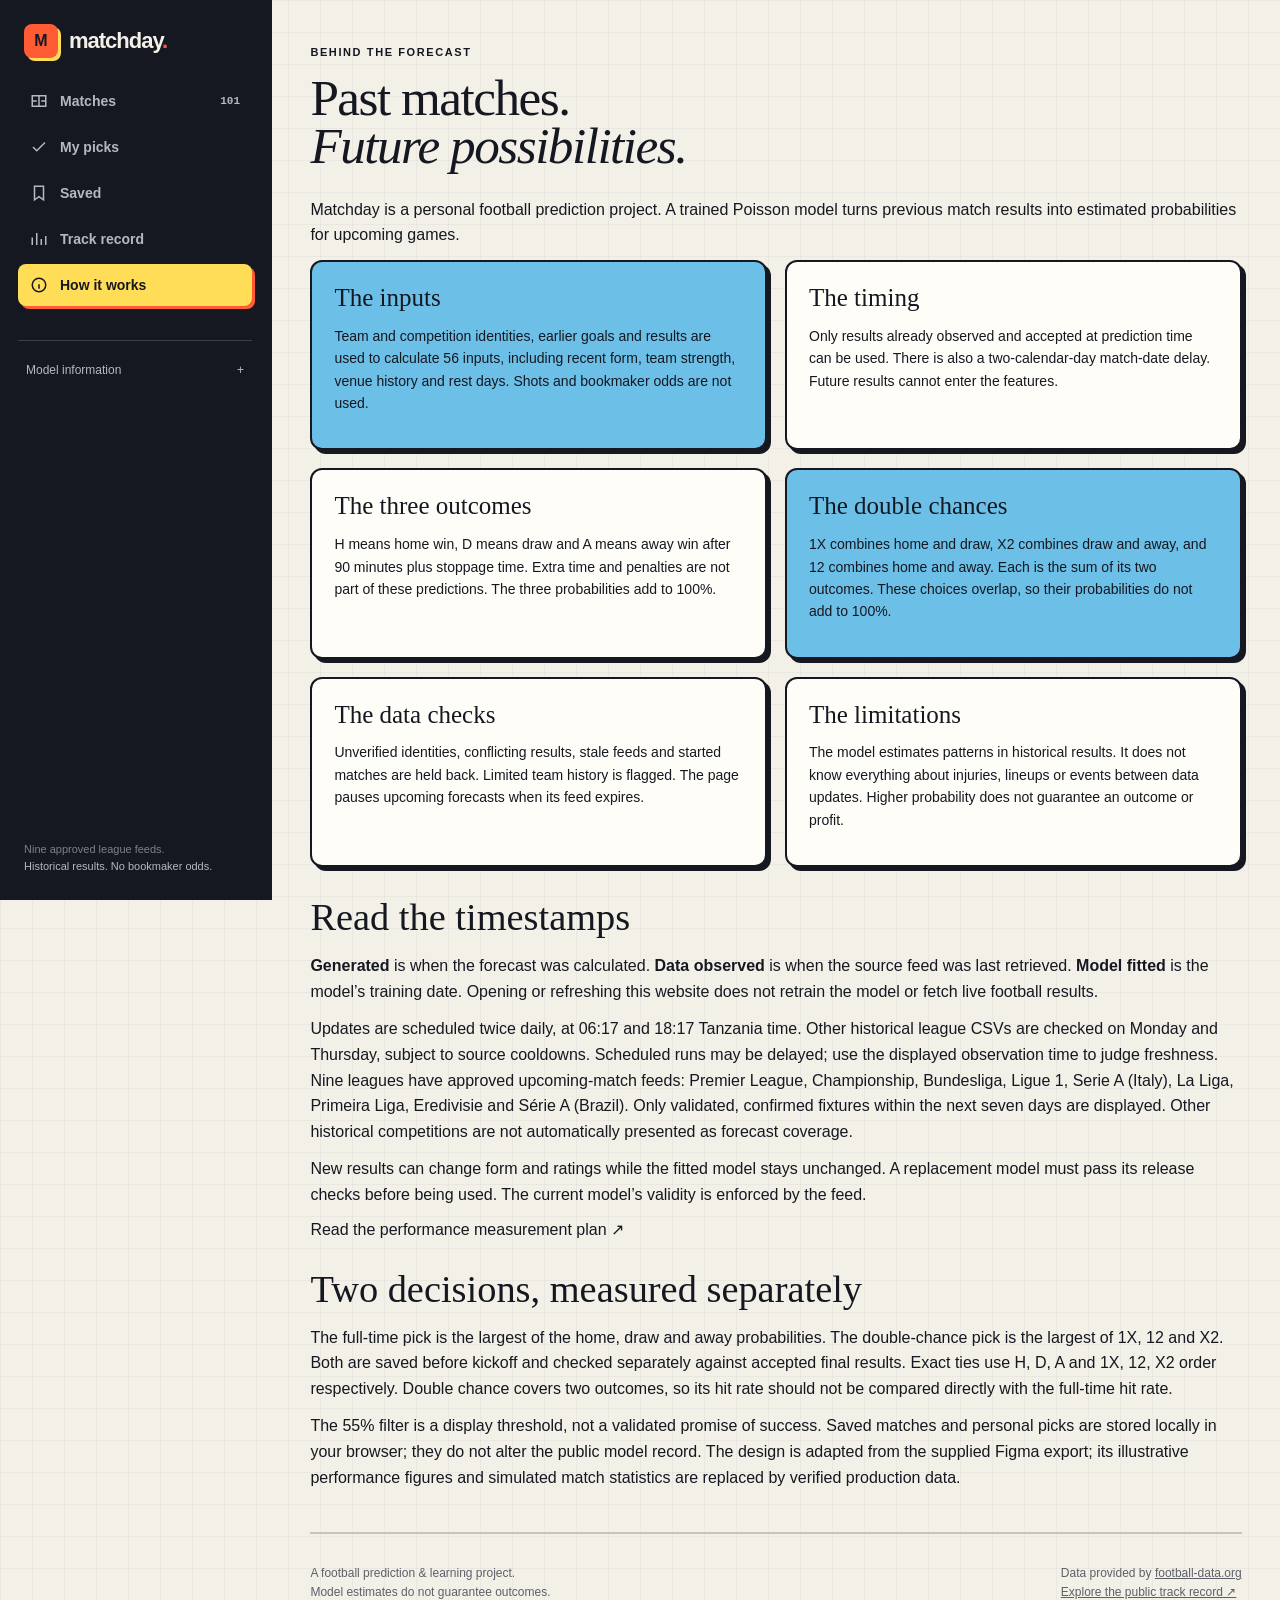
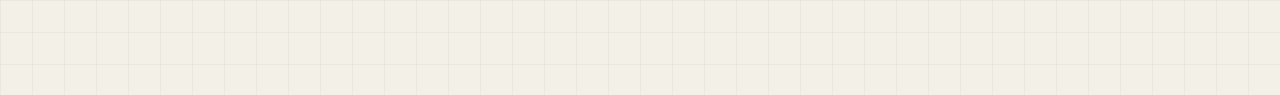
==== commit e178dfe2: "Put matches first and reveal advanced controls on request" ====
--- a/method.html
+++ b/method.html
@@ -64,6 +64,9 @@
 </b>
 </a>
 </nav>
+<details class="sidebar-insights">
+<summary>Model information <span aria-hidden="true">+</span>
+</summary>
 <section class="pulse">
 <span class="eyebrow">Model pulse</span>
 <div class="pulse-num">
@@ -80,6 +83,7 @@
 <span class="eyebrow">Two calls. One match.</span>
 <p>A full-time result and a double-chance pick. Each measured separately after the final whistle.</p>
 </div>
+</details>
 <p class="side-foot">Nine approved league feeds.<br>
 <a href="./method.html">Historical results. No bookmaker odds.</a>
 <br>
--- a/assets/styles.css
+++ b/assets/styles.css
@@ -828,3 +828,150 @@
   .controls .chips{flex-wrap:nowrap;overflow-x:auto;max-width:100%;padding:3px 4px 8px 1px;margin:6px 0;scrollbar-width:thin}
   .controls .chips button{flex:none;white-space:nowrap}
 }
+
+/* Match-first layout: extra controls and explanations open on request. */
+.sr-only,.enhanced-select{position:absolute!important;width:1px!important;height:1px!important;padding:0!important;margin:-1px!important;overflow:hidden!important;clip-path:inset(50%)!important;white-space:nowrap!important;border:0!important}
+.match-page-header{margin-bottom:22px;align-items:center}
+.match-page-header h1{font-size:clamp(34px,3.7vw,52px)}
+.match-page-header .eyebrow{font-size:10px;margin-bottom:8px}
+.match-page-header .sub{margin-top:8px;font-size:14px}
+.refresh-icon{display:grid;place-items:center;width:42px;height:42px;flex:none;border:1.5px solid var(--line);border-radius:50%;background:var(--white);font-size:24px;transition:transform .25s,background .25s}
+.refresh-icon:hover{background:var(--yellow);transform:rotate(-15deg)}
+.match-tools{display:flex;align-items:center;gap:12px;position:relative}
+.match-tools .search{height:46px;box-shadow:none;border:1.5px solid var(--line);border-radius:10px;width:auto;flex:1;min-width:0;background:var(--white)}
+.match-tools .search:focus-within{box-shadow:0 0 0 2px var(--yellow);transform:none;border-color:var(--ink)}
+.match-tools .search kbd{border:1px solid var(--line);color:var(--muted)}
+.league-field{min-width:0;max-width:280px;flex:0 1 250px}
+.select-trigger{display:flex;justify-content:space-between;align-items:center;gap:12px;min-height:46px;width:100%;border:1.5px solid var(--line);padding:10px 13px;background:var(--white);border-radius:10px;font-size:13px;font-weight:600;text-align:left;transition:border-color .2s,background .2s}
+.select-trigger>span:first-child{overflow:hidden;text-overflow:ellipsis;white-space:nowrap}
+.select-trigger>span:last-child{color:var(--muted);font-size:16px}
+.select-trigger:hover,.select-trigger[aria-expanded=true]{border-color:var(--ink);background:#fff9df}
+.select-menu{position:fixed;inset:auto;margin:0;max-height:min(320px,45vh);overflow-y:auto;overscroll-behavior:contain;padding:6px;background:var(--white);border:1.5px solid var(--ink);border-radius:12px;box-shadow:0 12px 32px #15182124;color:var(--ink);scrollbar-width:thin}
+.select-menu button{display:block;min-height:40px;width:100%;text-align:left;padding:10px 12px;border-radius:7px;font-size:13px}
+.select-menu button:hover,.select-menu button:focus-visible{background:#efeadd;outline-offset:-2px}
+.select-menu button[aria-selected=true]{background:var(--yellow);font-weight:800}
+.select-menu button[aria-selected=true]::after{content:'✓';float:right;margin-left:10px}
+.filter-disclosure{flex:none}
+.filter-disclosure>summary{list-style:none;display:flex;align-items:center;gap:10px;border:1.5px solid var(--line);border-radius:10px;background:var(--white);min-height:46px;padding:10px 14px;font-size:13px;font-weight:700;cursor:pointer}
+.filter-disclosure[open]>summary{background:var(--yellow);border-color:var(--ink)}
+summary::-webkit-details-marker{display:none}
+#filter-count{background:var(--ink);color:var(--white);border-radius:50%;min-width:18px;height:18px;text-align:center;font:11px/18px var(--mono)}
+.filter-panel{position:absolute;right:0;top:58px;z-index:15;width:min(560px,100%);padding:20px;background:var(--white);border:1.5px solid var(--ink);border-radius:14px;box-shadow:0 12px 32px #15182124}
+.filter-title{display:flex;align-items:center;justify-content:space-between;gap:16px;margin-bottom:18px}
+.filter-title strong{font-size:16px}
+.filter-row{display:grid;grid-template-columns:repeat(2,minmax(0,1fr));align-items:start}
+.filter-row label{min-width:0}
+.filter-row .select-trigger{font-weight:500}
+.filter-panel .toggle{position:relative;margin-top:20px;font-size:12px;line-height:1.5}
+.filter-panel .switch{flex:none}
+.filter-hint{font-size:11px;color:var(--muted);margin:5px 0 18px 54px}
+.filter-panel .view-tabs{margin-bottom:0}
+.filter-panel .view-tabs button{border:1px solid var(--line);border-radius:7px}
+.board-meta{display:flex;align-items:center;justify-content:space-between;gap:14px;margin:18px 0 14px;font-size:12px;color:var(--muted)}
+.board-meta p{margin:0;font-weight:600}
+#short-update{font-size:11px;text-align:right}
+.main #board{margin-top:0}
+.match-card{box-shadow:3px 3px 0 var(--ink);border-width:1.5px}
+.match-card:hover{box-shadow:6px 6px 0 var(--ink);transform:translate(-2px,-2px)}
+.match-card .card-head{background:#f9f6ef;color:var(--ink);padding:10px 10px 10px 18px;border-bottom:1px solid #ded9cc;gap:8px;letter-spacing:0;text-transform:none}
+.card-head .league{font-size:12px;font-weight:700}
+.card-head .league small{display:block;font-size:10px;font-weight:400;color:var(--muted);margin-top:2px}
+.card-head .when{color:var(--muted);font:10px var(--mono)}
+.card-head .star{color:var(--muted)}
+.card-head .star:hover{color:var(--orange)}
+.card-head .star.on{color:#9a6500}
+.match-card .card-body{padding:20px 18px 12px}
+.match-card .teams{margin-bottom:20px;align-items:center}
+.match-card .team strong{text-transform:none;font-size:16px;line-height:1.2;letter-spacing:-.2px}
+.match-card .team small{font-size:9px;letter-spacing:1px}
+.match-card .crest{width:38px!important;height:38px!important;font-size:12px;border-width:1.5px}
+.match-versus{font:italic 16px var(--serif);color:#81818a}
+.match-card .decisions{border:0;gap:10px}
+.match-card .decision{background:#fff8d9;border:1px solid #e2d7a9;border-radius:9px;padding:12px;min-height:114px;gap:7px}
+.match-card .decision+.decision{background:#eaf5fb;border-color:#c8dce7}
+.decision>span{display:flex;align-items:center;justify-content:space-between;gap:4px;font:600 10px 'DM Sans',sans-serif;text-transform:none;letter-spacing:0}
+.decision i{font:700 9px var(--mono);font-style:normal;background:#ffffff90;border-radius:4px;padding:3px 4px;white-space:nowrap}
+.match-card .decision b{font-size:14px;line-height:1.3}
+.match-card .decision strong{font-size:17px;margin-top:auto;letter-spacing:-.4px}
+.card-more{display:flex;justify-content:space-between;align-items:center;gap:12px;margin-top:15px;padding-top:12px;border-top:1px solid #e6e0d3;font-size:10px;color:var(--muted)}
+.card-more b{color:var(--ink);font-weight:700;font-size:11px}
+.card-more b span{display:inline-block;margin-left:5px;transition:transform .2s}
+.card-body:hover .card-more b span{transform:translate(2px,-2px)}
+.disclosure{border:1px solid var(--line);border-radius:10px;background:var(--white);overflow:visible}
+.disclosure>summary{padding:14px 16px;list-style:none;display:flex;justify-content:space-between;align-items:center;gap:12px;font-size:13px;font-weight:700;cursor:pointer}
+.disclosure[open]>summary{border-bottom:1px solid var(--line)}
+.disclosure-content{padding:16px;font-size:13px}
+.disclosure-content p+p{margin-top:12px}
+.feed-info{margin-top:28px}
+.feed-info>summary{font-size:12px;color:var(--muted)}
+.feed-info .snapshot-inner{margin-bottom:16px}
+.drawer-scroll .disclosure{flex:none}
+.drawer-scroll .decisions{border:0;gap:8px}
+.drawer-scroll .decision{border-radius:8px}
+.drawer-scroll .decision+.decision{border:0}
+.drawer-scroll .decision b{line-height:1.4}
+.drawer-scroll .disclosure .pick-buttons{margin:16px 0}
+.sidebar-insights{border-top:1px solid #3a3e4b;padding-top:14px;margin-top:12px}
+.sidebar-insights>summary{display:flex;justify-content:space-between;list-style:none;font-size:12px;color:#b6b8c0;cursor:pointer;padding:8px}
+.sidebar-insights .pulse,.sidebar-insights .versus-card{margin-top:14px}
+.side-foot #sidebar-updated{display:none}
+select:not(.enhanced-select){appearance:none;min-height:44px;border:1.5px solid var(--line);border-radius:10px;padding:10px;background:var(--white);font:13px 'DM Sans',sans-serif}
+.trend-controls{align-items:center}
+.trend-controls label{display:flex;align-items:center;gap:10px;max-width:100%;font-size:12px}
+.trend-controls .select-trigger{width:220px;max-width:100%}
+.score-metrics{grid-template-columns:repeat(2,minmax(0,1fr));margin:16px 0 24px}
+.score-metrics>div{box-shadow:3px 3px 0 var(--ink)}
+.score-metrics p{display:none}
+.score-technical-metrics{display:grid;grid-template-columns:repeat(2,minmax(0,1fr));gap:16px}
+.score-technical-metrics .score-value{font-size:24px}
+.performance-empty{box-shadow:none;background:transparent;color:var(--ink);padding:0;margin:22px 0 10px}
+.performance-empty .tiny-label{color:var(--muted)}
+.performance-empty>strong{font-size:26px}
+.performance-empty h2{display:none}
+.performance-empty p{font-size:13px;color:var(--muted)}
+.score-table-wrap{border-width:1px}
+.score-table th{font-size:10px;letter-spacing:0}
+.score-table small{max-width:240px}
+.score-proof{font-size:11px}
+.score-proof summary{cursor:pointer}
+.score-more{margin:10px 0 24px}
+.performance-details{margin-top:24px}
+.performance-details h2{font-size:24px}
+.record-section{box-shadow:3px 3px 0 var(--ink);border-width:1px}
+.record-section h2{font-size:28px}
+.article-page .topbar h1{font-size:clamp(34px,4vw,52px)}
+@media(max-width:900px){.main .mobile-brand{margin-bottom:20px}
+.main{padding-top:18px}
+.main .topbar{margin-bottom:20px}
+}
+@media(max-width:560px){.match-tools{flex-wrap:wrap;gap:8px}
+.match-tools .search{flex:1 1 100%;height:44px}
+.league-field{flex:1;max-width:none}
+.select-trigger{min-height:44px}
+.filter-disclosure>summary{min-height:44px}
+.filter-panel{top:102px;width:100%;padding:16px}
+.filter-row{gap:12px}
+.match-page-header h1{font-size:34px}
+.match-page-header .sub{font-size:12px}
+.main .topbar{gap:8px}
+.main .mobile-brand{margin-bottom:18px}
+.board-meta{margin-top:14px;align-items:baseline}
+#short-update{font-size:10px;max-width:180px}
+.match-card .card-body{padding:18px 14px 12px}
+.match-card .team strong{font-size:15px}
+.match-card .decision{padding:11px 9px;min-height:112px}
+.match-card .decision b{font-size:13px}
+.match-card .decision strong{font-size:16px}
+.match-card .teams{gap:8px}
+.card-head .when{font-size:9px}
+.card-head .league{min-width:90px}
+.match-card .card-head{padding-left:14px}
+.disclosure-content{padding:14px}
+.trend-controls label{flex-wrap:wrap}
+.score-metrics{gap:12px}
+.score-metrics>div{padding:14px}
+.score-value{font-size:26px}
+.score-technical-metrics{grid-template-columns:1fr}
+.record-section{padding:18px}
+.record-section h2{font-size:24px}
+}
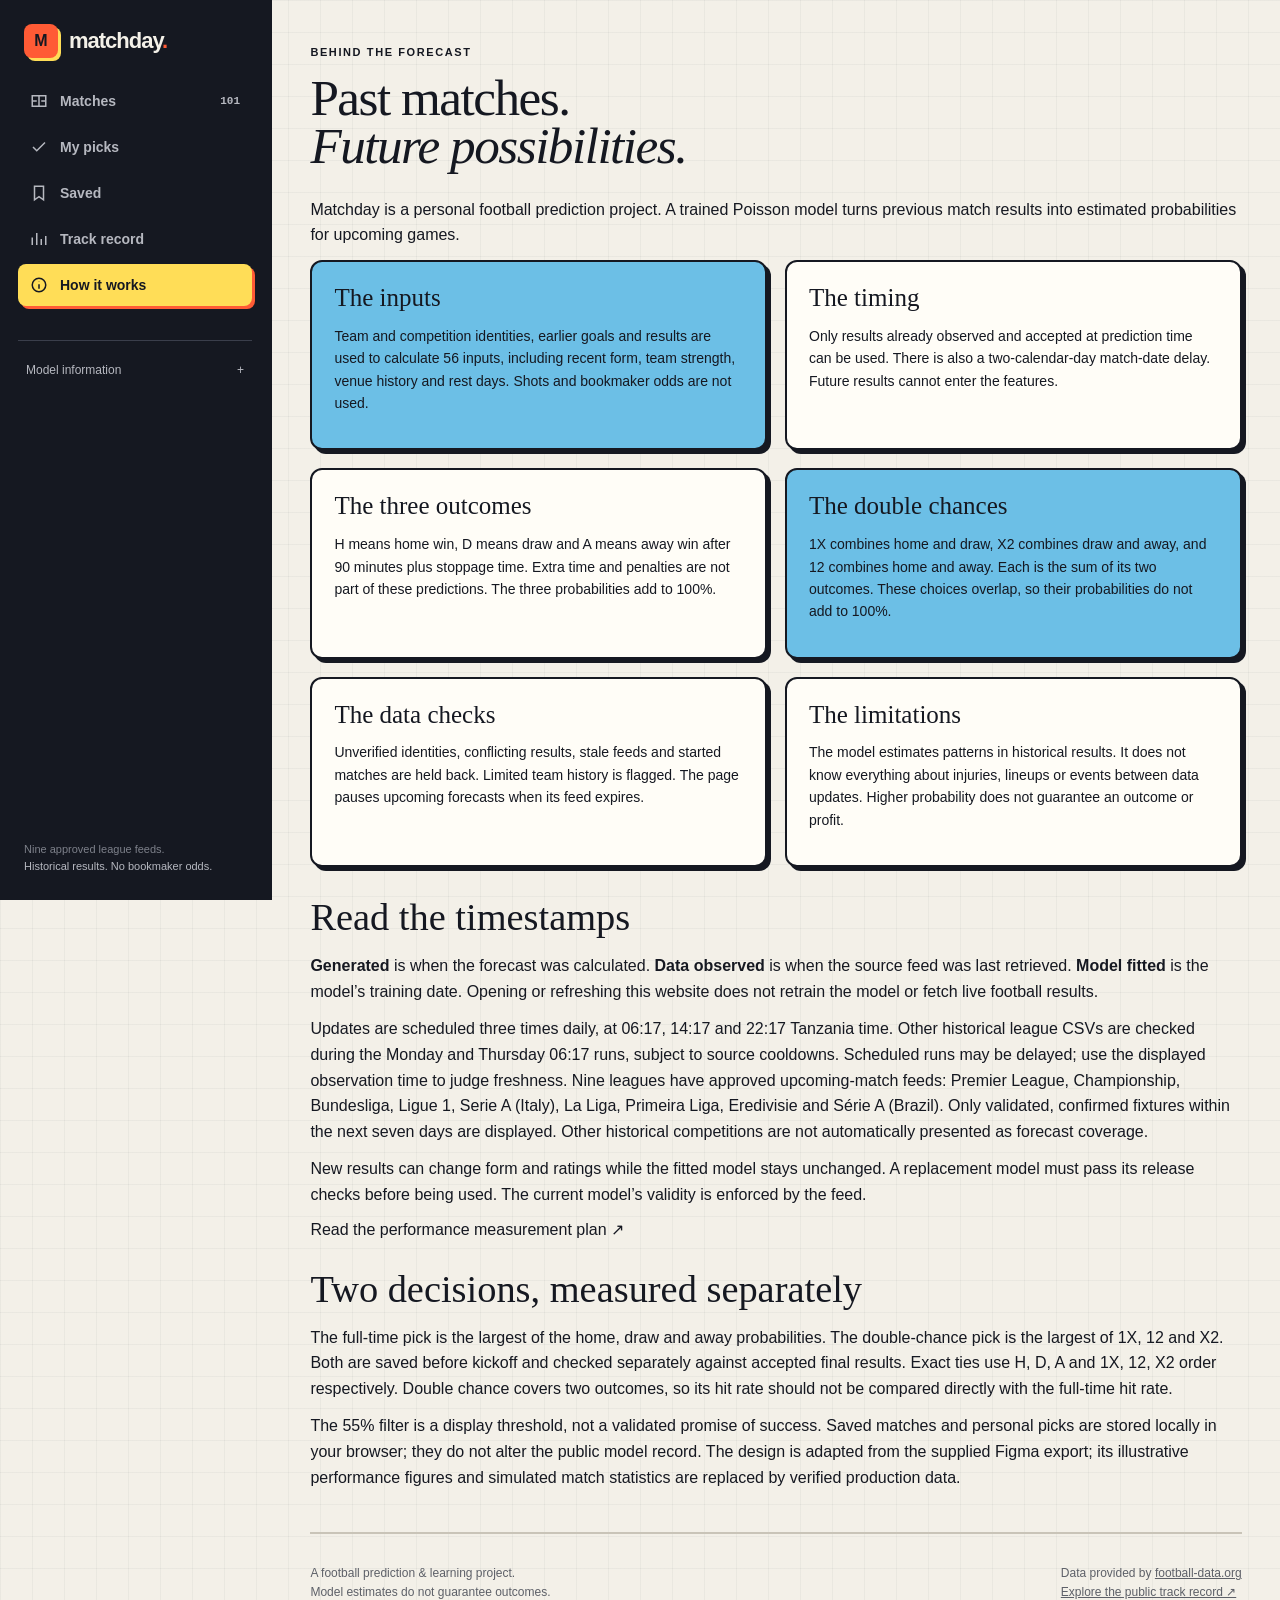
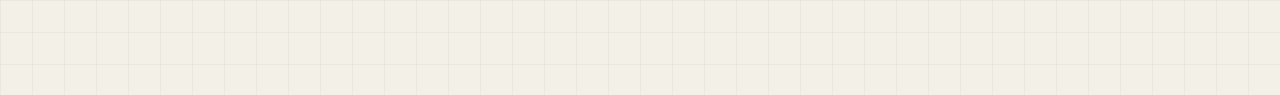
==== commit 38a0941f: "Show the three daily collection times consistently" ====
--- a/method.html
+++ b/method.html
@@ -134,7 +134,7 @@
 <h2>Read the timestamps</h2>
 <p>
 <strong>Generated</strong> is when the forecast was calculated. <strong>Data observed</strong> is when the source feed was last retrieved. <strong>Model fitted</strong> is the model’s training date. Opening or refreshing this website does not retrain the model or fetch live football results.</p>
-<p>Updates are scheduled twice daily, at 06:17 and 18:17 Tanzania time. Other historical league CSVs are checked on Monday and Thursday, subject to source cooldowns. Scheduled runs may be delayed; use the displayed observation time to judge freshness. Nine leagues have approved upcoming-match feeds: Premier League, Championship, Bundesliga, Ligue 1, Serie A (Italy), La Liga, Primeira Liga, Eredivisie and Série A (Brazil). Only validated, confirmed fixtures within the next seven days are displayed. Other historical competitions are not automatically presented as forecast coverage.</p>
+<p>Updates are scheduled three times daily, at 06:17, 14:17 and 22:17 Tanzania time. Other historical league CSVs are checked during the Monday and Thursday 06:17 runs, subject to source cooldowns. Scheduled runs may be delayed; use the displayed observation time to judge freshness. Nine leagues have approved upcoming-match feeds: Premier League, Championship, Bundesliga, Ligue 1, Serie A (Italy), La Liga, Primeira Liga, Eredivisie and Série A (Brazil). Only validated, confirmed fixtures within the next seven days are displayed. Other historical competitions are not automatically presented as forecast coverage.</p>
 <p>New results can change form and ratings while the fitted model stays unchanged. A replacement model must pass its release checks before being used. The current model’s validity is enforced by the feed.</p>
 <a class="inline-link" href="./performance.html">Read the performance measurement plan ↗</a>
 <h2>Two decisions, measured separately</h2>
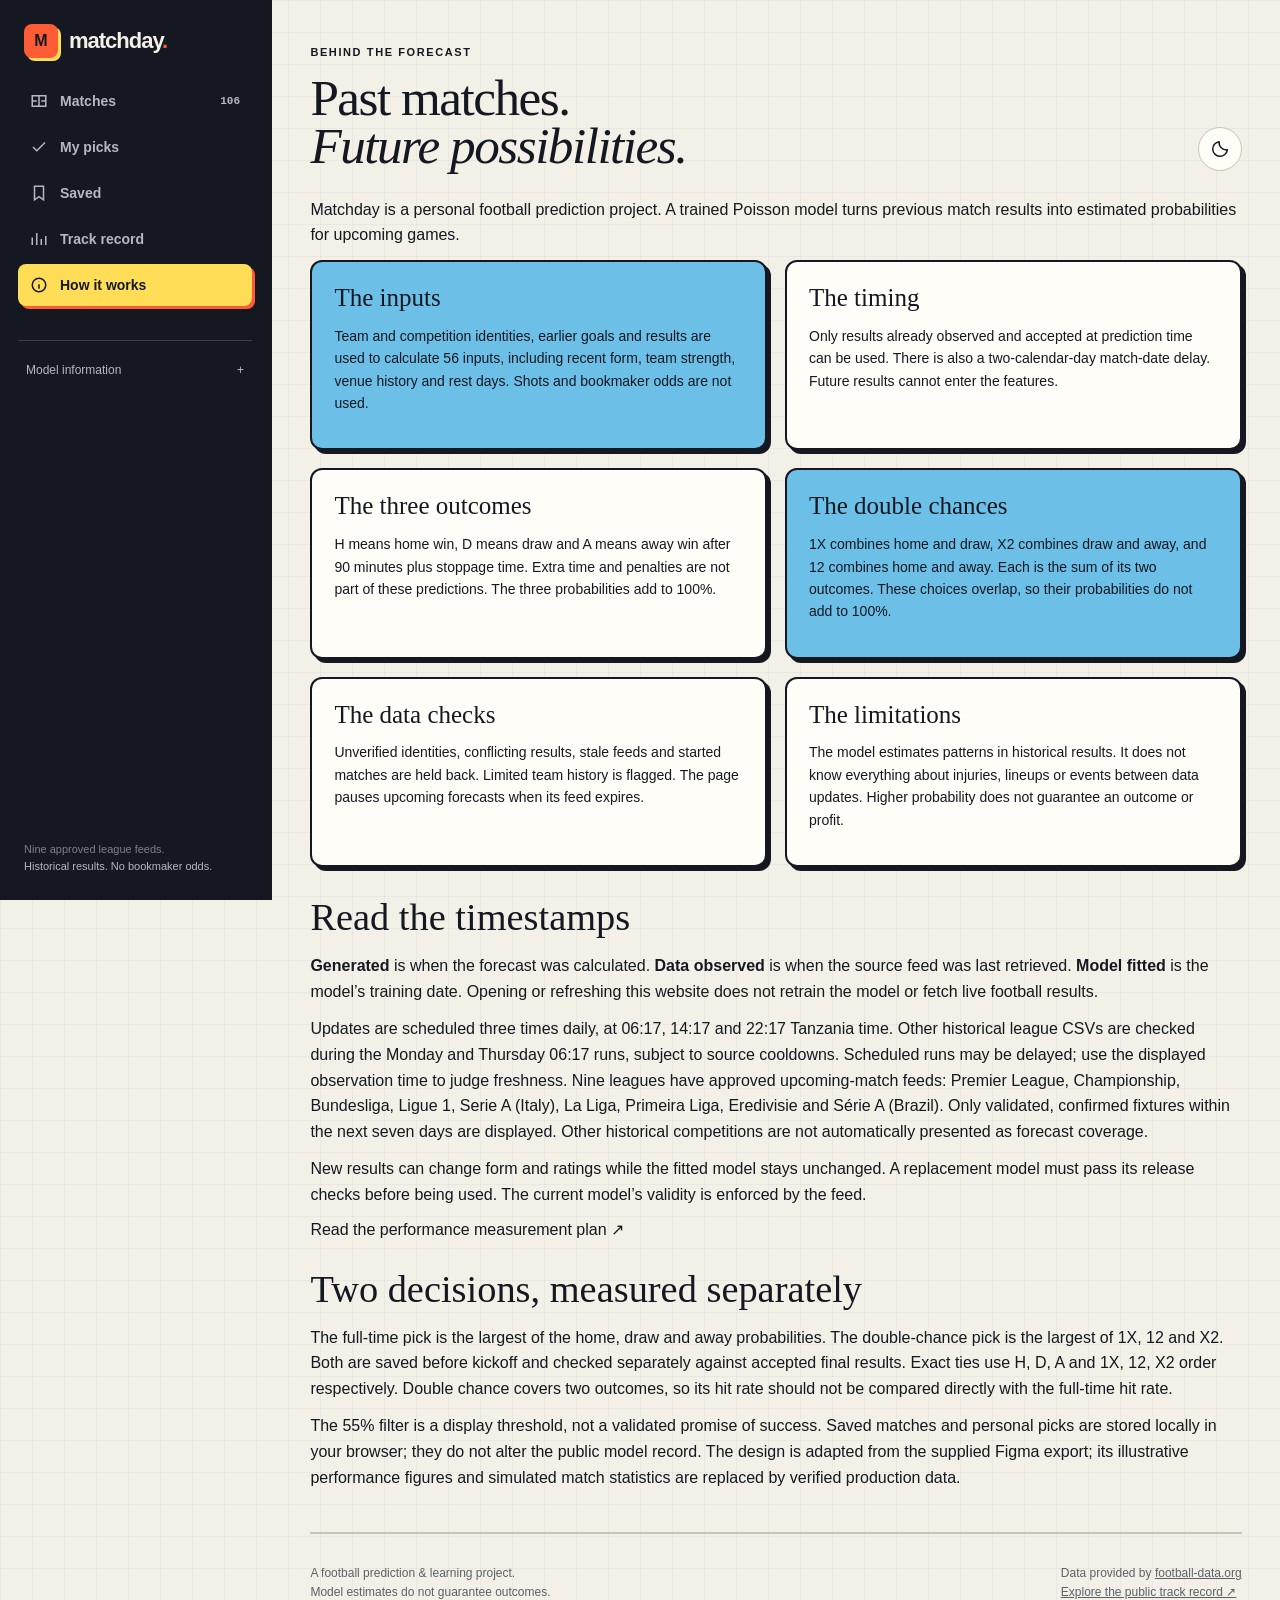
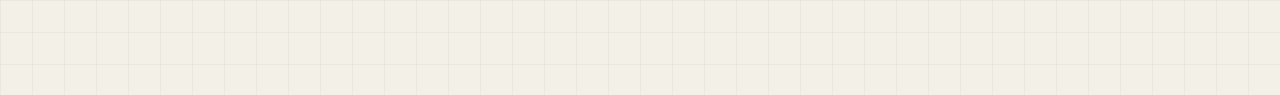
==== commit 404c6225: "Add persistent light and dark themes with accessible sun moon switch" ====
--- a/method.html
+++ b/method.html
@@ -9,6 +9,7 @@
 <meta name="description" content="Matchday football forecasts: full-time and double-chance model picks, verified results and a transparent track record.">
 <title>How it works — Matchday</title>
 <link rel="icon" href="./assets/icon.svg" type="image/svg+xml">
+<script src="./assets/theme.js"></script>
 <link rel="stylesheet" href="./assets/styles.css">
 <script type="module" src="./assets/shell.mjs">
 </script>
@@ -103,6 +104,12 @@
 <em>Future possibilities.</em>
 </h1>
 </div>
+<div class="header-actions">
+<button class="theme-toggle" type="button" data-theme-toggle aria-label="Switch to dark theme" title="Switch to dark theme" hidden>
+<svg class="theme-moon" viewBox="0 0 24 24" width="20" height="20" fill="none" stroke="currentColor" stroke-width="1.8" stroke-linecap="round" stroke-linejoin="round" aria-hidden="true"><path d="M20.8 13A8.8 8.8 0 0 1 11 3.2 8.8 8.8 0 1 0 20.8 13Z"/></svg>
+<svg class="theme-sun" viewBox="0 0 24 24" width="20" height="20" fill="none" stroke="currentColor" stroke-width="1.8" stroke-linecap="round" aria-hidden="true"><circle cx="12" cy="12" r="4"/><path d="M12 2v2m0 16v2M2 12h2m16 0h2M4.9 4.9l1.4 1.4m11.4 11.4 1.4 1.4M4.9 19.1l1.4-1.4M17.7 6.3l1.4-1.4"/></svg>
+</button>
+</div>
 </header>
 <p class="intro">Matchday is a personal football prediction project. A trained Poisson model turns previous match results into estimated probabilities for upcoming games.</p>
 <div class="method-grid">
--- a/assets/styles.css
+++ b/assets/styles.css
@@ -975,3 +975,70 @@
 .record-section{padding:18px}
 .record-section h2{font-size:24px}
 }
+
+/* The current warm palette remains the default. The stored choice is applied
+   before this stylesheet loads, including on the record and guide pages. */
+:root { color-scheme: light; }
+.header-actions { display:flex; align-items:center; gap:10px; flex:none; }
+.theme-toggle {
+  width:44px; height:44px; flex:none; display:grid; place-items:center;
+  padding:0; border:1.5px solid var(--line); border-radius:50%;
+  background:var(--white); color:var(--ink);
+  transition:background-color .2s, border-color .2s, transform .2s;
+}
+.theme-toggle[hidden] { display:none; }
+.theme-toggle:hover { background:var(--yellow); border-color:var(--ink); transform:rotate(-12deg); }
+.theme-toggle .theme-sun { display:none; }
+:root[data-theme="dark"] {
+  color-scheme:dark;
+  --paper:#10141d;
+  --white:#1b2130;
+  --line:#414b60;
+  --muted:#adb7ca;
+  --green:#247d4d;
+  --text:#edf0f7;
+  color:var(--text);
+}
+[data-theme="dark"] body {
+  color:var(--text);
+  background-image:linear-gradient(#ffffff04 1px,transparent 1px),linear-gradient(90deg,#ffffff04 1px,transparent 1px);
+}
+[data-theme="dark"] .theme-toggle { color:var(--text); }
+[data-theme="dark"] .theme-toggle .theme-moon { display:none; }
+[data-theme="dark"] .theme-toggle .theme-sun { display:block; }
+[data-theme="dark"] .theme-toggle:hover { background:#2d3548; border-color:#8997ae; }
+[data-theme="dark"] :is(.card,.panel,.method-card,.score-metrics>div,.record-section,.verdict-box,.markets>div,.score-table-wrap,.drawer-dialog,.filter-panel,.select-menu) { border-color:var(--line); }
+[data-theme="dark"] :is(.card,.panel,.method-card,.score-metrics>div,.record-section,.verdict-box) { box-shadow:4px 4px 0 #080b12; }
+[data-theme="dark"] .match-card:hover { box-shadow:6px 6px 0 #080b12; }
+[data-theme="dark"] :is(.drawer-dialog,.select-menu,.performance-empty,.card-more b,.outcomes b,.outcomes .top) { color:var(--text); }
+[data-theme="dark"] .match-card .card-head { background:#202737; color:var(--text); border-color:var(--line); }
+[data-theme="dark"] .card-more { border-color:var(--line); }
+[data-theme="dark"] .card-head .star.on { color:var(--yellow); }
+[data-theme="dark"] :is(.match-card,.drawer-scroll) .decision { background:#35301d; border-color:#655b32; color:#fff0b8; }
+[data-theme="dark"] :is(.match-card,.drawer-scroll) .decision+.decision { background:#1d3343; border-color:#365d76; color:#cdeaff; }
+[data-theme="dark"] .decision i { background:#ffffff12; }
+[data-theme="dark"] .card-foot { background:#151c28; border-color:var(--line); }
+[data-theme="dark"] .select-trigger:hover,
+[data-theme="dark"] .select-trigger[aria-expanded="true"] { background:#293247; border-color:#8997ae; }
+[data-theme="dark"] .select-menu button:hover,
+[data-theme="dark"] .select-menu button:focus-visible { background:#303b51; }
+[data-theme="dark"] :is(.select-menu button[aria-selected="true"],.filter-disclosure[open]>summary,.view-tabs .active,.chips button.active,.chips button:hover,.pick-buttons button:hover,.pick-buttons button.selected,.refresh-icon:hover,.tag.lean,.tag.open,.f-D,.f-L,.why li::before,.kpi.a,.kpi.b) { color:var(--ink); }
+[data-theme="dark"] .select-menu button[aria-selected="true"] { background:var(--yellow); }
+[data-theme="dark"] :is(.card .card-body:focus-visible,.theme-toggle:focus-visible,a:focus-visible,button:focus-visible,summary:focus-visible,select:focus-visible,input:focus-visible) { outline-color:var(--yellow); }
+[data-theme="dark"] .notice.error { background:#3b241f; color:#ffd7cb; border-color:#d48670; }
+[data-theme="dark"] .limited-tag { background:#3b321e; color:#ffdfa0; }
+[data-theme="dark"] .empty { background:#1b213099; border-color:var(--line); }
+[data-theme="dark"] :is(.scorelines span,.pair>div) { background:#303b51; }
+[data-theme="dark"] .chart .grid { stroke:#414b60; }
+[data-theme="dark"] :is(.chart .line,.chart .dot) { stroke:var(--text); }
+[data-theme="dark"] .chart .area { fill:#ffdd5720; }
+[data-theme="dark"] :is(.trend-ft,.chart-point-ft) { stroke:#ff967c; }
+[data-theme="dark"] :is(.trend-dc,.chart-point-dc) { stroke:#7dd3fc; }
+[data-theme="dark"] .chart-point-ft { fill:#ff967c; }
+[data-theme="dark"] .chart-point-dc { fill:#7dd3fc; }
+[data-theme="dark"] .score-table th,
+[data-theme="dark"] .saved-alert { color:var(--text); }
+[data-theme="dark"] .score-table .hit { color:#81dda5; }
+[data-theme="dark"] .score-table .miss { color:#ffad95; }
+[data-theme="dark"] .steps p { color:var(--ink); }
+@media(prefers-reduced-motion:reduce) { .theme-toggle { transition:none; } .theme-toggle:hover { transform:none; } }
